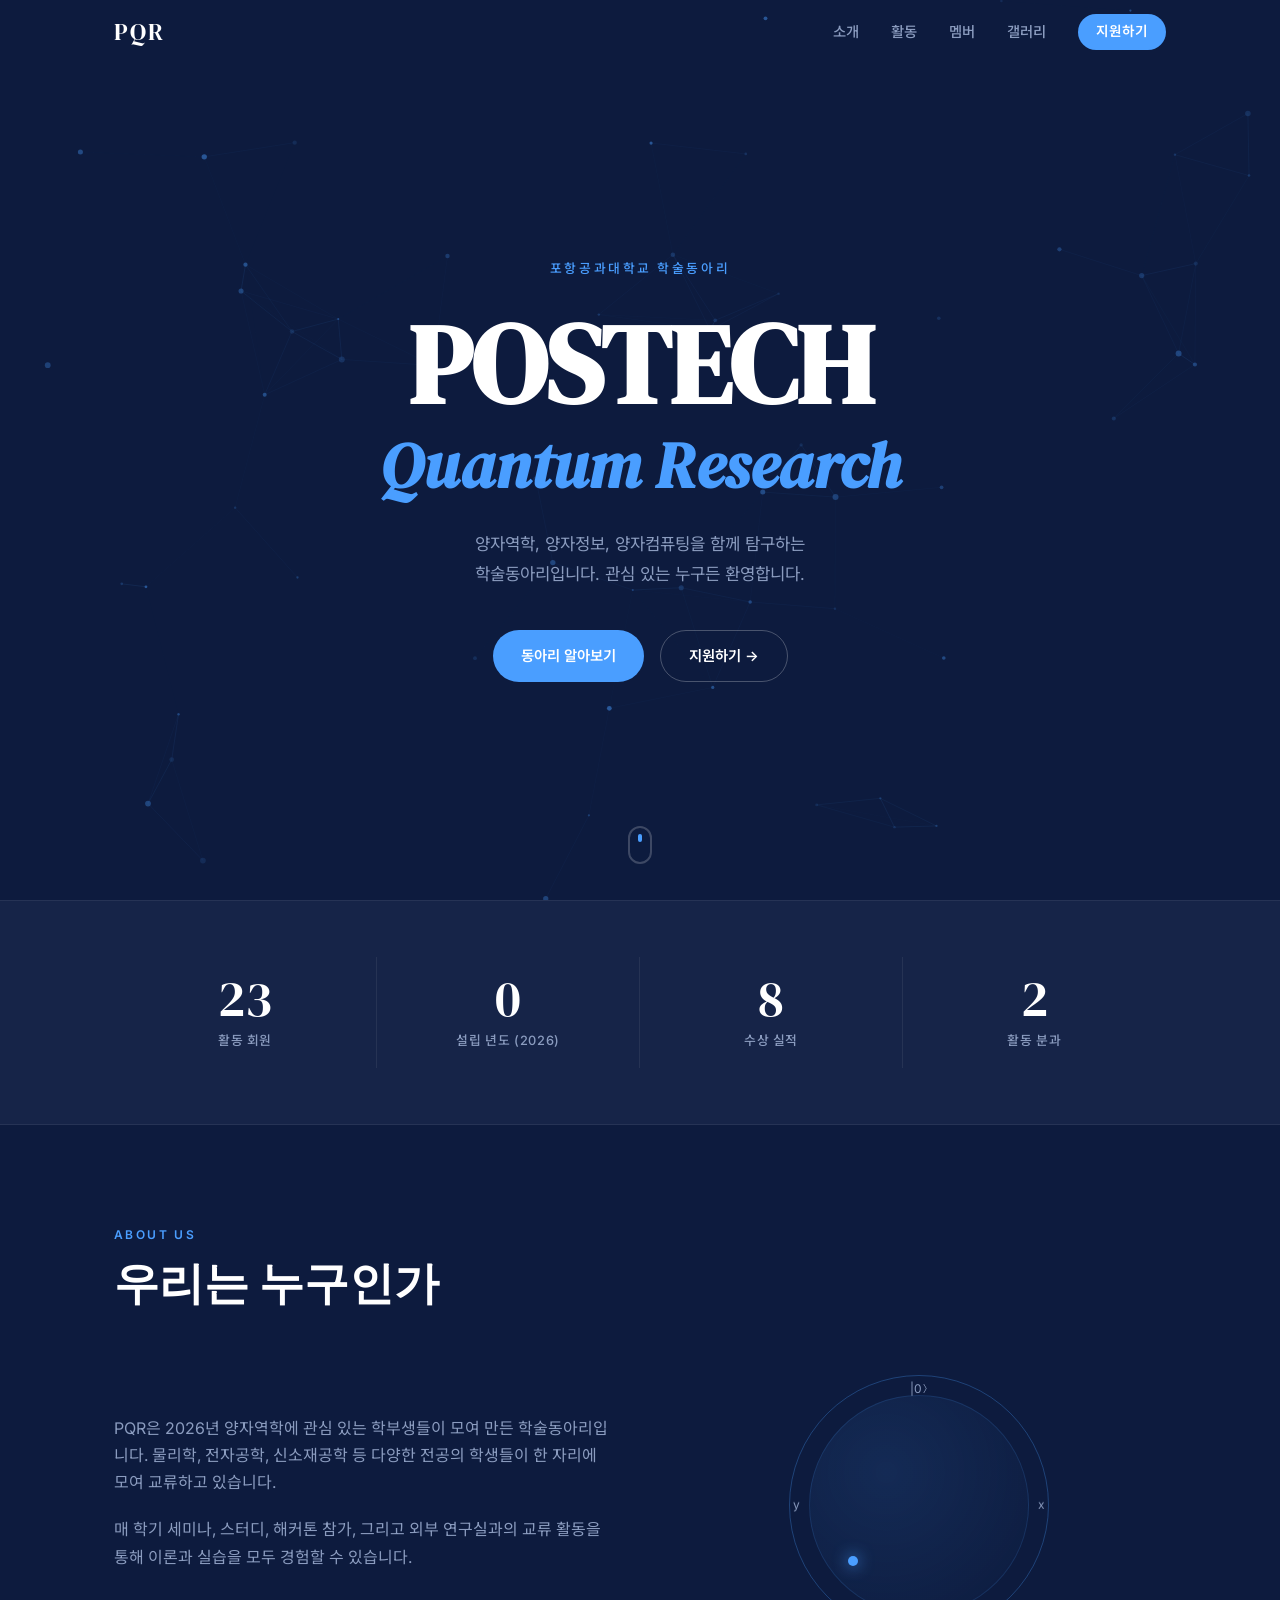
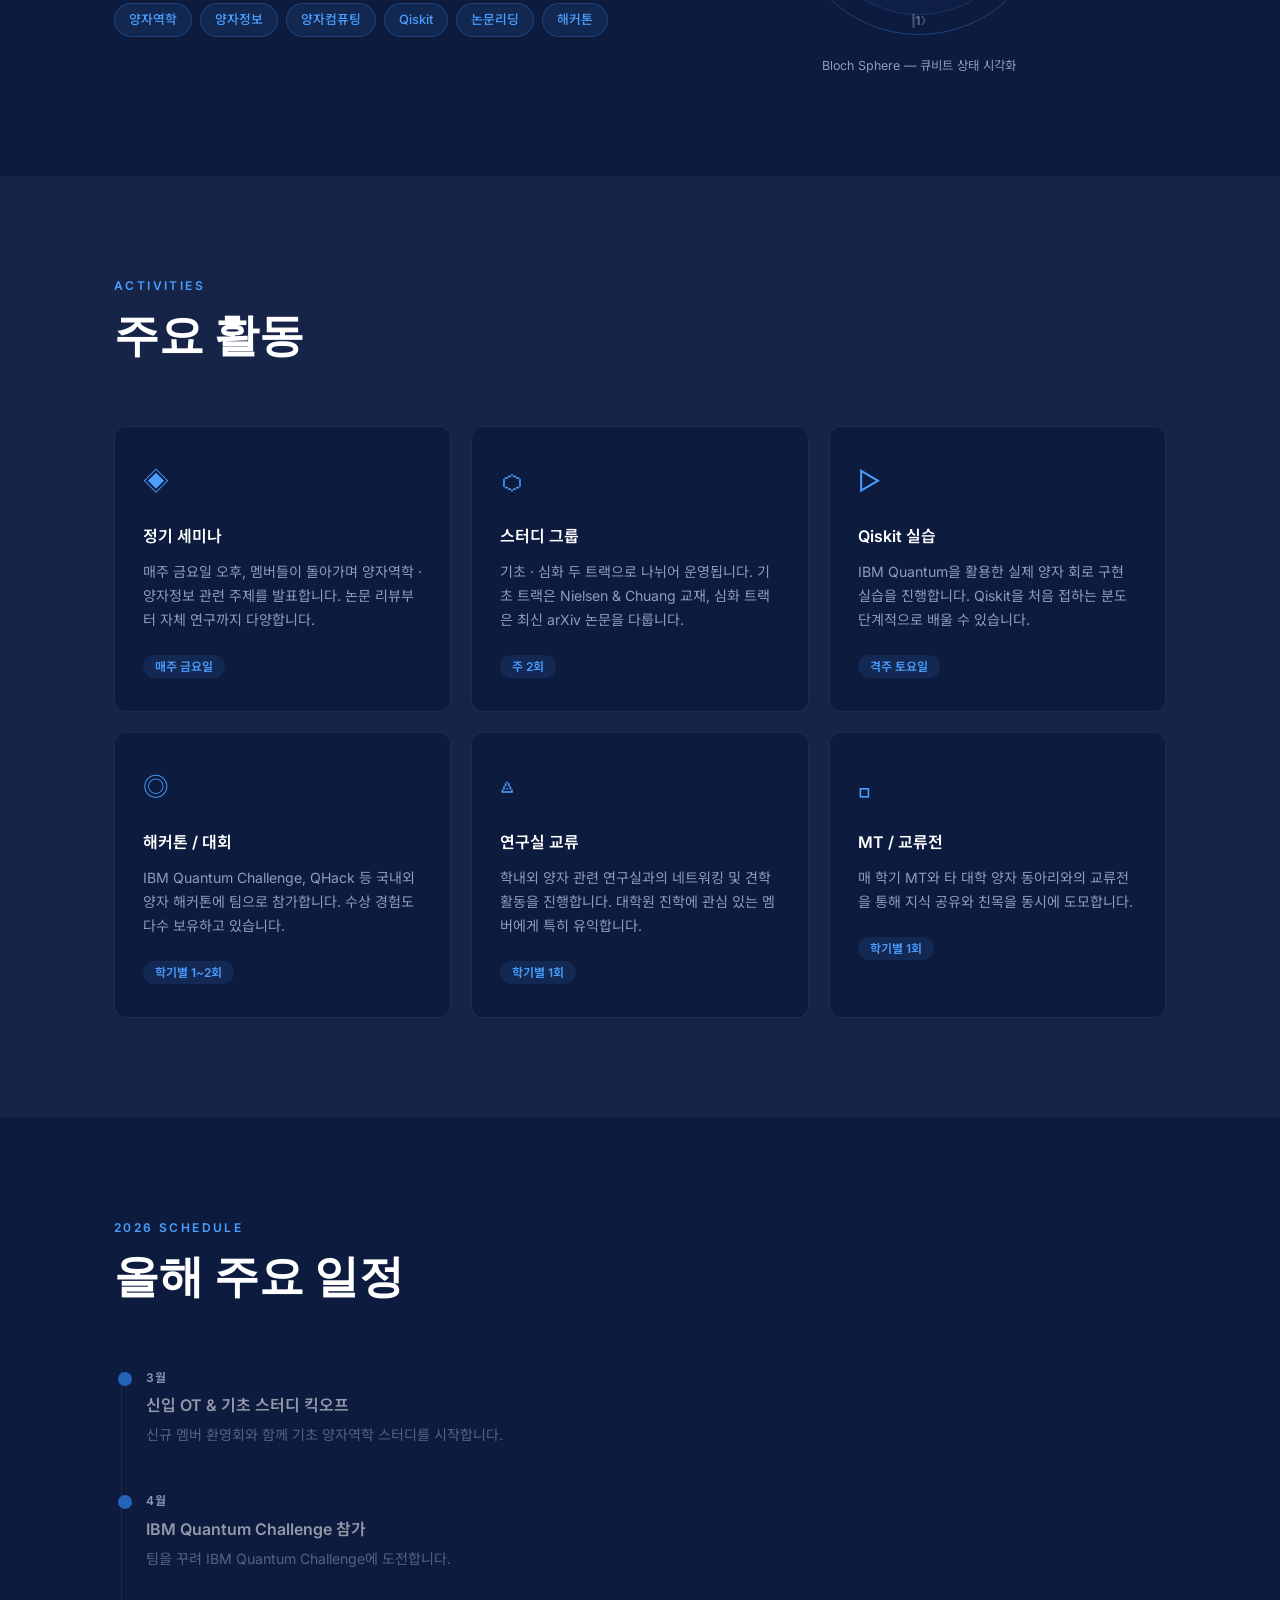
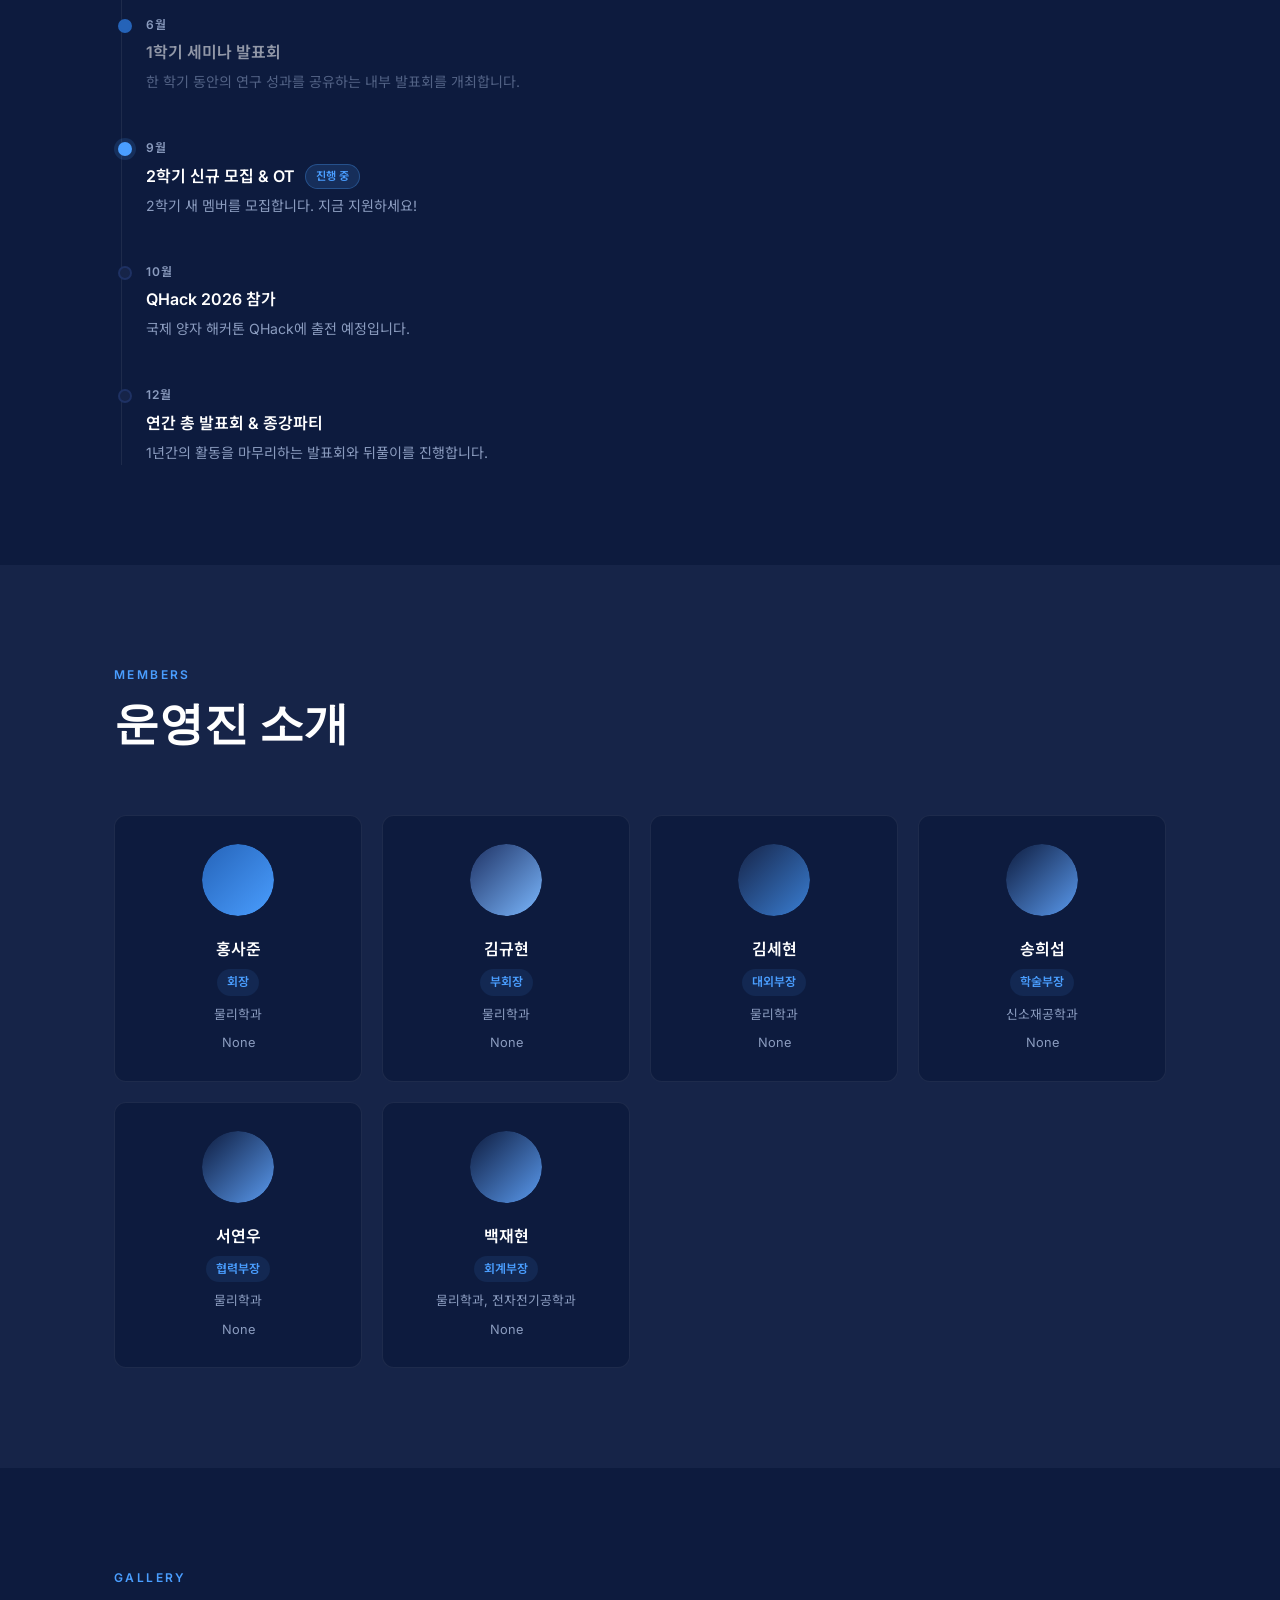
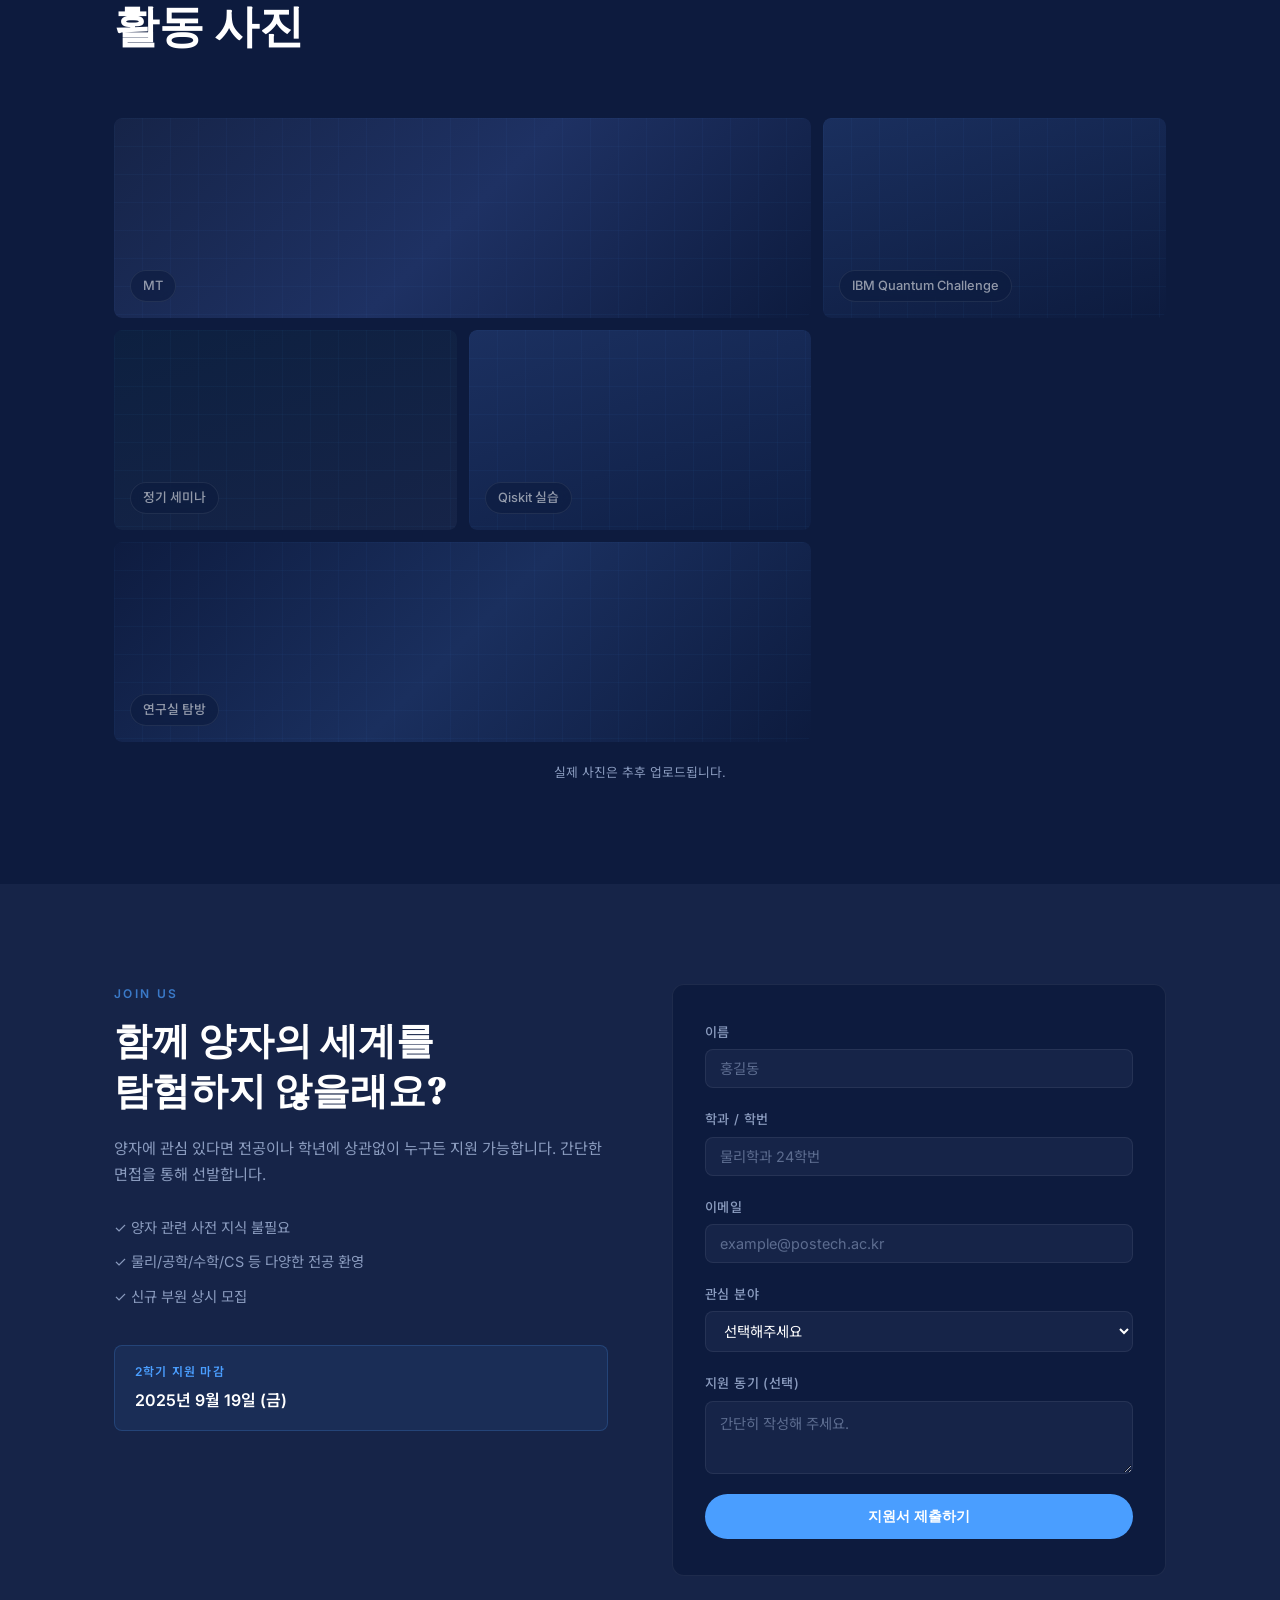
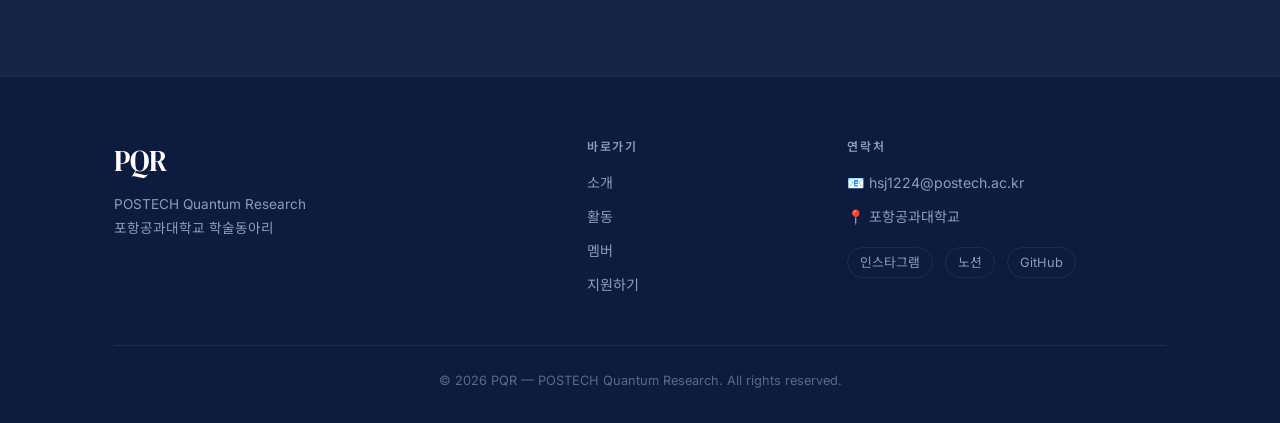
==== index.html @ 944be683 "first commit" ====
<!DOCTYPE html>
<html lang="ko">
<head>
  <meta charset="UTF-8" />
  <meta name="viewport" content="width=device-width, initial-scale=1.0" />
  <title>PQR — POSTECH Quantum Research</title>
  <link rel="preconnect" href="https://fonts.googleapis.com" />
  <link rel="preconnect" href="https://fonts.gstatic.com" crossorigin />
  <link href="https://fonts.googleapis.com/css2?family=Inter:wght@300;400;500;600;700&family=DM+Serif+Display:ital@0;1&family=Noto+Sans+KR:wght@300;400;500;700&display=swap" rel="stylesheet" />
  <link rel="stylesheet" href="style.css" />
</head>
<body>

  <!-- NAV -->
  <nav id="nav">
    <div class="nav-inner">
      <a class="nav-logo" href="#hero">PQR</a>
      <ul class="nav-links">
        <li><a href="#about">소개</a></li>
        <li><a href="#activities">활동</a></li>
        <li><a href="#members">멤버</a></li>
        <li><a href="#gallery">갤러리</a></li>
        <li><a href="#join"><span class="btn-join-nav">지원하기</span></a></li>
      </ul>
      <button class="hamburger" id="hamburger" aria-label="메뉴 열기">
        <span></span><span></span><span></span>
      </button>
    </div>
    <div class="mobile-menu" id="mobile-menu">
      <a href="#about" class="mobile-link">소개</a>
      <a href="#activities" class="mobile-link">활동</a>
      <a href="#members" class="mobile-link">멤버</a>
      <a href="#gallery" class="mobile-link">갤러리</a>
      <a href="#join" class="mobile-link highlight">지원하기</a>
    </div>
  </nav>

  <!-- HERO -->
  <section id="hero">
    <div class="hero-bg">
      <canvas id="quantum-canvas"></canvas>
    </div>
    <div class="hero-content">
      <p class="hero-eyebrow">포항공과대학교 학술동아리</p>
      <h1 class="hero-title">
        <span class="hero-title-line">POSTECH</span>
        <em class="hero-title-em">Quantum Research</em>
      </h1>
      <p class="hero-desc">
        양자역학, 양자정보, 양자컴퓨팅을 함께 탐구하는<br class="br-desktop" />
        학술동아리입니다. 관심 있는 누구든 환영합니다.
      </p>
      <div class="hero-cta">
        <a href="#about" class="btn btn-primary">동아리 알아보기</a>
        <a href="#join" class="btn btn-ghost">지원하기 →</a>
      </div>
    </div>
    <div class="hero-scroll-hint">
      <span></span>
    </div>
  </section>

  <!-- STATS -->
  <section id="stats">
    <div class="container">
      <div class="stats-grid">
        <div class="stat-item">
          <span class="stat-num" data-target="32">0</span>
          <span class="stat-label">활동 회원</span>
        </div>
        <div class="stat-item">
          <span class="stat-num" data-target="1">0</span>
          <span class="stat-label">설립 년도 (2026)</span>
        </div>
        <div class="stat-item">
          <span class="stat-num" data-target="12">0</span>
          <span class="stat-label">수상 실적</span>
        </div>
        <div class="stat-item">
          <span class="stat-num" data-target="4">0</span>
          <span class="stat-label">활동 분과</span>
        </div>
      </div>
    </div>
  </section>

  <!-- ABOUT -->
  <section id="about">
    <div class="container">
      <div class="section-header">
        <p class="section-eyebrow">About Us</p>
        <h2 class="section-title">우리는 누구인가</h2>
      </div>
      <div class="about-grid">
        <div class="about-text">
          <p>
            PQR은 2026년 양자역학에 관심 있는 학부생들이 모여 만든 학술동아리입니다.
            물리학, 전자공학, 신소재공학 등 다양한 전공의 학생들이 한 자리에 모여
            교류하고 있습니다.
          </p>
          <p>
            매 학기 세미나, 스터디, 해커톤 참가, 그리고 외부 연구실과의 교류 활동을
            통해 이론과 실습을 모두 경험할 수 있습니다.
          </p>
          <div class="about-tags">
            <span class="tag">양자역학</span>
            <span class="tag">양자정보</span>
            <span class="tag">양자컴퓨팅</span>
            <span class="tag">Qiskit</span>
            <span class="tag">논문리딩</span>
            <span class="tag">해커톤</span>
          </div>
        </div>
        <div class="about-visual">
          <div class="bloch-sphere-wrapper">
            <div class="bloch-sphere" id="bloch-sphere">
              <div class="sphere-ring ring-x"></div>
              <div class="sphere-ring ring-y"></div>
              <div class="sphere-ring ring-z"></div>
              <div class="sphere-core"></div>
              <div class="qubit-state" id="qubit-dot"></div>
              <div class="sphere-axis axis-z"><span>|0⟩</span></div>
              <div class="sphere-axis axis-z-neg"><span>|1⟩</span></div>
              <div class="sphere-label-x">x</div>
              <div class="sphere-label-y">y</div>
            </div>
            <p class="bloch-caption">Bloch Sphere — 큐비트 상태 시각화</p>
          </div>
        </div>
      </div>
    </div>
  </section>

  <!-- ACTIVITIES -->
  <section id="activities">
    <div class="container">
      <div class="section-header">
        <p class="section-eyebrow">Activities</p>
        <h2 class="section-title">주요 활동</h2>
      </div>
      <div class="activities-grid">
        <div class="activity-card">
          <div class="activity-icon">◈</div>
          <h3>정기 세미나</h3>
          <p>매주 금요일 오후, 멤버들이 돌아가며 양자역학 · 양자정보 관련 주제를 발표합니다. 논문 리뷰부터 자체 연구까지 다양합니다.</p>
          <span class="activity-freq">매주 금요일</span>
        </div>
        <div class="activity-card">
          <div class="activity-icon">⬡</div>
          <h3>스터디 그룹</h3>
          <p>기초 · 심화 두 트랙으로 나뉘어 운영됩니다. 기초 트랙은 Nielsen & Chuang 교재, 심화 트랙은 최신 arXiv 논문을 다룹니다.</p>
          <span class="activity-freq">주 2회</span>
        </div>
        <div class="activity-card">
          <div class="activity-icon">▷</div>
          <h3>Qiskit 실습</h3>
          <p>IBM Quantum을 활용한 실제 양자 회로 구현 실습을 진행합니다. Qiskit을 처음 접하는 분도 단계적으로 배울 수 있습니다.</p>
          <span class="activity-freq">격주 토요일</span>
        </div>
        <div class="activity-card">
          <div class="activity-icon">◎</div>
          <h3>해커톤 / 대회</h3>
          <p>IBM Quantum Challenge, QHack 등 국내외 양자 해커톤에 팀으로 참가합니다. 수상 경험도 다수 보유하고 있습니다.</p>
          <span class="activity-freq">학기별 1~2회</span>
        </div>
        <div class="activity-card">
          <div class="activity-icon">◬</div>
          <h3>연구실 교류</h3>
          <p>학내외 양자 관련 연구실과의 네트워킹 및 견학 활동을 진행합니다. 대학원 진학에 관심 있는 멤버에게 특히 유익합니다.</p>
          <span class="activity-freq">학기별 1회</span>
        </div>
        <div class="activity-card">
          <div class="activity-icon">◻</div>
          <h3>MT / 교류전</h3>
          <p>매 학기 MT와 타 대학 양자 동아리와의 교류전을 통해 지식 공유와 친목을 동시에 도모합니다.</p>
          <span class="activity-freq">학기별 1회</span>
        </div>
      </div>
    </div>
  </section>

  <!-- SCHEDULE / TIMELINE -->
  <section id="schedule">
    <div class="container">
      <div class="section-header">
        <p class="section-eyebrow">2026 Schedule</p>
        <h2 class="section-title">올해 주요 일정</h2>
      </div>
      <div class="timeline">
        <div class="tl-item past">
          <div class="tl-dot"></div>
          <div class="tl-content">
            <span class="tl-date">3월</span>
            <h4>신입 OT & 기초 스터디 킥오프</h4>
            <p>신규 멤버 환영회와 함께 기초 양자역학 스터디를 시작합니다.</p>
          </div>
        </div>
        <div class="tl-item past">
          <div class="tl-dot"></div>
          <div class="tl-content">
            <span class="tl-date">4월</span>
            <h4>IBM Quantum Challenge 참가</h4>
            <p>팀을 꾸려 IBM Quantum Challenge에 도전합니다.</p>
          </div>
        </div>
        <div class="tl-item past">
          <div class="tl-dot"></div>
          <div class="tl-content">
            <span class="tl-date">6월</span>
            <h4>1학기 세미나 발표회</h4>
            <p>한 학기 동안의 연구 성과를 공유하는 내부 발표회를 개최합니다.</p>
          </div>
        </div>
        <div class="tl-item upcoming">
          <div class="tl-dot"></div>
          <div class="tl-content">
            <span class="tl-date">9월</span>
            <h4>2학기 신규 모집 & OT <span class="tl-badge">진행 중</span></h4>
            <p>2학기 새 멤버를 모집합니다. 지금 지원하세요!</p>
          </div>
        </div>
        <div class="tl-item">
          <div class="tl-dot"></div>
          <div class="tl-content">
            <span class="tl-date">10월</span>
            <h4>QHack 2026 참가</h4>
            <p>국제 양자 해커톤 QHack에 출전 예정입니다.</p>
          </div>
        </div>
        <div class="tl-item">
          <div class="tl-dot"></div>
          <div class="tl-content">
            <span class="tl-date">12월</span>
            <h4>연간 총 발표회 & 종강파티</h4>
            <p>1년간의 활동을 마무리하는 발표회와 뒤풀이를 진행합니다.</p>
          </div>
        </div>
      </div>
    </div>
  </section>

  <!-- MEMBERS -->
  <section id="members">
    <div class="container">
      <div class="section-header">
        <p class="section-eyebrow">Members</p>
        <h2 class="section-title">운영진 소개</h2>
      </div>
      <div class="members-grid">
        <div class="member-card">
          <div class="member-avatar" data-initials="홍">
            <div class="avatar-circle av-1"></div>
          </div>
          <div class="member-info">
            <h4>홍사준</h4>
            <span class="member-role">회장</span>
            <p class="member-dept">물리학과</p>
            <p class="member-bio">None</p>
          </div>
        </div>
        <div class="member-card">
          <div class="member-avatar" data-initials="김">
            <div class="avatar-circle av-2"></div>
          </div>
          <div class="member-info">
            <h4>김규현</h4>
            <span class="member-role">부회장</span>
            <p class="member-dept">물리학과</p>
            <p class="member-bio">None</p>
          </div>
        </div>
        <div class="member-card">
          <div class="member-avatar" data-initials="김">
            <div class="avatar-circle av-3"></div>
          </div>
          <div class="member-info">
            <h4>김세현</h4>
            <span class="member-role">대외부장</span>
            <p class="member-dept">물리학과</p>
            <p class="member-bio">None</p>
          </div>
        </div>
        <div class="member-card">
          <div class="member-avatar" data-initials="송">
            <div class="avatar-circle av-4"></div>
          </div>
          <div class="member-info">
            <h4>송희섭</h4>
            <span class="member-role">학술부장</span>
            <p class="member-dept">신소재공학과</p>
            <p class="member-bio">None</p>
          </div>
        </div>
        <div class="member-card">
          <div class="member-avatar" data-initials="서">
            <div class="avatar-circle av-4"></div>
          </div>
          <div class="member-info">
            <h4>서연우</h4>
            <span class="member-role">협력부장</span>
            <p class="member-dept">물리학과</p>
            <p class="member-bio">None</p>
          </div>
        </div>
        <div class="member-card">
          <div class="member-avatar" data-initials="백">
            <div class="avatar-circle av-4"></div>
          </div>
          <div class="member-info">
            <h4>백재현</h4>
            <span class="member-role">회계부장</span>
            <p class="member-dept">물리학과, 전자전기공학과</p>
            <p class="member-bio">None</p>
          </div>
        </div>
      </div>
    </div>
  </section>

  <!-- GALLERY -->
  <section id="gallery">
    <div class="container">
      <div class="section-header">
        <p class="section-eyebrow">Gallery</p>
        <h2 class="section-title">활동 사진</h2>
      </div>
      <div class="gallery-grid">
        <div class="gallery-item gi-wide">
          <div class="gallery-placeholder gp-1">
            <span class="gp-label">MT</span>
          </div>
        </div>
        <div class="gallery-item">
          <div class="gallery-placeholder gp-2">
            <span class="gp-label">IBM Quantum Challenge</span>
          </div>
        </div>
        <div class="gallery-item">
          <div class="gallery-placeholder gp-3">
            <span class="gp-label">정기 세미나</span>
          </div>
        </div>
        <div class="gallery-item">
          <div class="gallery-placeholder gp-4">
            <span class="gp-label">Qiskit 실습</span>
          </div>
        </div>
        <div class="gallery-item gi-wide">
          <div class="gallery-placeholder gp-5">
            <span class="gp-label">연구실 탐방</span>
          </div>
        </div>
      </div>
      <p class="gallery-note">실제 사진은 추후 업로드됩니다.</p>
    </div>
  </section>

  <!-- JOIN -->
  <section id="join">
    <div class="container">
      <div class="join-box">
        <div class="join-left">
          <p class="section-eyebrow light">Join Us</p>
          <h2 class="join-title">함께 양자의 세계를<br />탐험하지 않을래요?</h2>
          <p class="join-desc">
            양자에 관심 있다면 전공이나 학년에 상관없이 누구든 지원 가능합니다.
            간단한 면접을 통해 선발합니다.
          </p>
          <ul class="join-checklist">
            <li>✓ 양자 관련 사전 지식 불필요</li>
            <li>✓ 물리/공학/수학/CS 등 다양한 전공 환영</li>
            <li>✓ 신규 부원 상시 모집</li>
          </ul>
          <div class="join-deadline">
            <span class="deadline-label">2학기 지원 마감</span>
            <span class="deadline-date">2025년 9월 19일 (금)</span>
          </div>
        </div>
        <div class="join-right">
          <form class="join-form" id="join-form" onsubmit="handleFormSubmit(event)">
            <div class="form-group">
              <label for="f-name">이름</label>
              <input type="text" id="f-name" placeholder="홍길동" required />
            </div>
            <div class="form-group">
              <label for="f-dept">학과 / 학번</label>
              <input type="text" id="f-dept" placeholder="물리학과 24학번" required />
            </div>
            <div class="form-group">
              <label for="f-email">이메일</label>
              <input type="email" id="f-email" placeholder="example@postech.ac.kr" required />
            </div>
            <div class="form-group">
              <label for="f-interest">관심 분야</label>
              <select id="f-interest">
                <option value="">선택해주세요</option>
                <option>양자역학 / 이론</option>
                <option>양자컴퓨팅 / Qiskit</option>
                <option>양자정보 / 암호</option>
                <option>양자오류정정</option>
                <option>아직 잘 모르겠어요</option>
              </select>
            </div>
            <div class="form-group">
              <label for="f-msg">지원 동기 (선택)</label>
              <textarea id="f-msg" rows="3" placeholder="간단히 작성해 주세요."></textarea>
            </div>
            <button type="submit" class="btn btn-primary btn-full">지원서 제출하기</button>
          </form>
          <div class="join-success" id="join-success" hidden>
            <div class="success-icon">✓</div>
            <h3>지원서가 접수되었습니다!</h3>
            <p>빠른 시일 내에 이메일로 연락드리겠습니다.<br />PQR에 관심 가져 주셔서 감사합니다 :)</p>
          </div>
        </div>
      </div>
    </div>
  </section>

  <!-- FOOTER -->
  <footer id="footer">
    <div class="container">
      <div class="footer-inner">
        <div class="footer-brand">
          <span class="footer-logo">PQR</span>
          <p>POSTECH Quantum Research<br />포항공과대학교 학술동아리</p>
        </div>
        <div class="footer-links">
          <h5>바로가기</h5>
          <a href="#about">소개</a>
          <a href="#activities">활동</a>
          <a href="#members">멤버</a>
          <a href="#join">지원하기</a>
        </div>
        <div class="footer-contact">
          <h5>연락처</h5>
          <p>📧 hsj1224@postech.ac.kr</p>
          <p>📍 포항공과대학교</p>
          <div class="footer-socials">
            <a href="#" class="social-link">인스타그램</a>
            <a href="#" class="social-link">노션</a>
            <a href="#" class="social-link">GitHub</a>
          </div>
        </div>
      </div>
      <div class="footer-bottom">
        <p>© 2026 PQR — POSTECH Quantum Research. All rights reserved.</p>
      </div>
    </div>
  </footer>

  <script src="main.js"></script>
</body>
</html>
---- style.css ----
/* ===== RESET & BASE ===== */
*, *::before, *::after {
  box-sizing: border-box;
  margin: 0;
  padding: 0;
}

:root {
  --navy: #0d1b3e;
  --navy-mid: #162448;
  --navy-light: #1e3163;
  --accent: #4a9eff;
  --accent-dim: #2563b8;
  --white: #ffffff;
  --off-white: #f4f6fb;
  --text-base: #e8edf5;
  --text-muted: #8b9cbf;
  --border: rgba(255,255,255,0.07);
  --radius: 12px;
  --radius-sm: 8px;
  --transition: 0.25s cubic-bezier(0.4, 0, 0.2, 1);
  --shadow: 0 4px 32px rgba(0,0,0,0.22);
  --font-sans: 'Inter', 'Noto Sans KR', sans-serif;
  --font-serif: 'DM Serif Display', serif;
}

html {
  scroll-behavior: smooth;
}

body {
  font-family: var(--font-sans);
  background: var(--navy);
  color: var(--text-base);
  line-height: 1.7;
  overflow-x: hidden;
}

::selection {
  background: var(--accent);
  color: var(--white);
}

/* ===== SCROLLBAR ===== */
::-webkit-scrollbar { width: 6px; }
::-webkit-scrollbar-track { background: var(--navy); }
::-webkit-scrollbar-thumb { background: var(--navy-light); border-radius: 3px; }

/* ===== CONTAINER ===== */
.container {
  max-width: 1100px;
  margin: 0 auto;
  padding: 0 24px;
}

/* ===== NAV ===== */
#nav {
  position: fixed;
  top: 0; left: 0; right: 0;
  z-index: 1000;
  transition: background var(--transition), box-shadow var(--transition);
  padding: 0;
}

#nav.scrolled {
  background: rgba(13, 27, 62, 0.95);
  backdrop-filter: blur(12px);
  -webkit-backdrop-filter: blur(12px);
  box-shadow: 0 1px 0 var(--border);
}

.nav-inner {
  max-width: 1100px;
  margin: 0 auto;
  padding: 0 24px;
  height: 64px;
  display: flex;
  align-items: center;
  justify-content: space-between;
}

.nav-logo {
  font-family: var(--font-serif);
  font-size: 1.5rem;
  color: var(--white);
  text-decoration: none;
  letter-spacing: 2px;
}

.nav-links {
  list-style: none;
  display: flex;
  align-items: center;
  gap: 2rem;
}

.nav-links a {
  color: var(--text-muted);
  text-decoration: none;
  font-size: 0.9rem;
  font-weight: 500;
  transition: color var(--transition);
}

.nav-links a:hover {
  color: var(--white);
}

.btn-join-nav {
  background: var(--accent);
  color: var(--white);
  padding: 6px 18px;
  border-radius: 50px;
  font-size: 0.85rem;
  font-weight: 600;
  transition: background var(--transition), transform var(--transition);
  display: inline-block;
}

.btn-join-nav:hover {
  background: #5aabff;
  transform: translateY(-1px);
}

.hamburger {
  display: none;
  background: none;
  border: none;
  cursor: pointer;
  flex-direction: column;
  gap: 5px;
  padding: 4px;
}

.hamburger span {
  display: block;
  width: 22px;
  height: 2px;
  background: var(--white);
  border-radius: 2px;
  transition: transform var(--transition), opacity var(--transition);
}

.hamburger.open span:nth-child(1) { transform: translateY(7px) rotate(45deg); }
.hamburger.open span:nth-child(2) { opacity: 0; }
.hamburger.open span:nth-child(3) { transform: translateY(-7px) rotate(-45deg); }

.mobile-menu {
  display: none;
  flex-direction: column;
  background: rgba(13, 27, 62, 0.97);
  backdrop-filter: blur(12px);
  border-top: 1px solid var(--border);
  padding: 16px 24px 24px;
  gap: 0;
}

.mobile-menu.open { display: flex; }

.mobile-link {
  color: var(--text-muted);
  text-decoration: none;
  font-size: 1rem;
  font-weight: 500;
  padding: 12px 0;
  border-bottom: 1px solid var(--border);
  transition: color var(--transition);
}

.mobile-link:hover, .mobile-link.highlight { color: var(--accent); }

/* ===== HERO ===== */
#hero {
  position: relative;
  min-height: 100vh;
  display: flex;
  align-items: center;
  justify-content: center;
  overflow: hidden;
}

.hero-bg {
  position: absolute;
  inset: 0;
  z-index: 0;
}

#quantum-canvas {
  width: 100%;
  height: 100%;
  display: block;
  opacity: 0.6;
}

.hero-content {
  position: relative;
  z-index: 1;
  text-align: center;
  padding: 120px 24px 80px;
  max-width: 800px;
}

.hero-eyebrow {
  font-size: 0.8rem;
  font-weight: 500;
  letter-spacing: 0.2em;
  color: var(--accent);
  text-transform: uppercase;
  margin-bottom: 24px;
  opacity: 0;
  animation: fadeUp 0.8s ease 0.2s forwards;
}

.hero-title {
  display: flex;
  flex-direction: column;
  align-items: center;
  line-height: 1.1;
  margin-bottom: 28px;
  opacity: 0;
  animation: fadeUp 0.8s ease 0.4s forwards;
}

.hero-title-line {
  font-family: var(--font-serif);
  font-size: clamp(3.5rem, 9vw, 7rem);
  color: var(--white);
  display: block;
  letter-spacing: -1px;
}

.hero-title-em {
  font-family: var(--font-serif);
  font-style: italic;
  font-size: clamp(2rem, 5vw, 4rem);
  color: var(--accent);
  display: block;
  margin-top: 4px;
}

.hero-desc {
  font-size: 1.05rem;
  color: var(--text-muted);
  line-height: 1.8;
  margin-bottom: 40px;
  opacity: 0;
  animation: fadeUp 0.8s ease 0.6s forwards;
}

.hero-cta {
  display: flex;
  gap: 16px;
  justify-content: center;
  flex-wrap: wrap;
  opacity: 0;
  animation: fadeUp 0.8s ease 0.8s forwards;
}

.hero-scroll-hint {
  position: absolute;
  bottom: 36px;
  left: 50%;
  transform: translateX(-50%);
  z-index: 1;
}

.hero-scroll-hint span {
  display: block;
  width: 24px;
  height: 38px;
  border: 2px solid rgba(255,255,255,0.2);
  border-radius: 12px;
  position: relative;
}

.hero-scroll-hint span::after {
  content: '';
  position: absolute;
  top: 6px;
  left: 50%;
  transform: translateX(-50%);
  width: 4px;
  height: 8px;
  background: var(--accent);
  border-radius: 2px;
  animation: scrollDot 1.5s ease-in-out infinite;
}

/* ===== BUTTONS ===== */
.btn {
  display: inline-flex;
  align-items: center;
  padding: 13px 28px;
  border-radius: 50px;
  font-size: 0.9rem;
  font-weight: 600;
  text-decoration: none;
  transition: all var(--transition);
  cursor: pointer;
  border: none;
}

.btn-primary {
  background: var(--accent);
  color: var(--white);
}

.btn-primary:hover {
  background: #5aabff;
  transform: translateY(-2px);
  box-shadow: 0 8px 24px rgba(74,158,255,0.35);
}

.btn-ghost {
  background: transparent;
  color: var(--white);
  border: 1.5px solid rgba(255,255,255,0.25);
}

.btn-ghost:hover {
  border-color: var(--accent);
  color: var(--accent);
  transform: translateY(-2px);
}

.btn-full { width: 100%; justify-content: center; }

/* ===== STATS ===== */
#stats {
  background: var(--navy-mid);
  border-top: 1px solid var(--border);
  border-bottom: 1px solid var(--border);
  padding: 56px 0;
}

.stats-grid {
  display: grid;
  grid-template-columns: repeat(4, 1fr);
  gap: 0;
}

.stat-item {
  display: flex;
  flex-direction: column;
  align-items: center;
  gap: 6px;
  padding: 16px;
  border-right: 1px solid var(--border);
}

.stat-item:last-child { border-right: none; }

.stat-num {
  font-family: var(--font-serif);
  font-size: 3.2rem;
  color: var(--white);
  line-height: 1;
}

.stat-label {
  font-size: 0.8rem;
  color: var(--text-muted);
  font-weight: 500;
  letter-spacing: 0.05em;
}

/* ===== SECTION COMMON ===== */
section:not(#hero):not(#stats) {
  padding: 100px 0;
}

.section-header {
  margin-bottom: 64px;
}

.section-eyebrow {
  font-size: 0.75rem;
  font-weight: 600;
  letter-spacing: 0.2em;
  color: var(--accent);
  text-transform: uppercase;
  margin-bottom: 12px;
}

.section-eyebrow.light { color: rgba(74,158,255,0.7); }

.section-title {
  font-family: var(--font-serif);
  font-size: clamp(2rem, 4vw, 2.8rem);
  color: var(--white);
  line-height: 1.2;
}

/* ===== ABOUT ===== */
#about {
  background: var(--navy);
}

.about-grid {
  display: grid;
  grid-template-columns: 1fr 1fr;
  gap: 64px;
  align-items: center;
}

.about-text p {
  color: var(--text-muted);
  margin-bottom: 20px;
  font-size: 1rem;
}

.about-tags {
  display: flex;
  flex-wrap: wrap;
  gap: 8px;
  margin-top: 32px;
}

.tag {
  background: rgba(74,158,255,0.1);
  border: 1px solid rgba(74,158,255,0.2);
  color: var(--accent);
  padding: 5px 14px;
  border-radius: 50px;
  font-size: 0.8rem;
  font-weight: 500;
}

/* Bloch Sphere CSS */
.bloch-sphere-wrapper {
  display: flex;
  flex-direction: column;
  align-items: center;
  gap: 20px;
}

.bloch-sphere {
  width: 260px;
  height: 260px;
  position: relative;
  transform-style: preserve-3d;
}

.sphere-ring {
  position: absolute;
  inset: 0;
  border-radius: 50%;
  border: 1.5px solid rgba(74,158,255,0.3);
}

.ring-x { transform: rotateY(90deg); }
.ring-y { transform: rotateX(90deg); }
.ring-z { transform: rotateZ(0deg); }

.sphere-core {
  position: absolute;
  inset: 20px;
  border-radius: 50%;
  background: radial-gradient(circle at 35% 35%, rgba(74,158,255,0.12), rgba(13,27,62,0.6));
  border: 1px solid rgba(74,158,255,0.15);
}

.qubit-state {
  position: absolute;
  width: 10px;
  height: 10px;
  background: var(--accent);
  border-radius: 50%;
  box-shadow: 0 0 16px var(--accent);
  top: 50%;
  left: 50%;
  transform: translate(-50%, -50%);
}

.sphere-axis {
  position: absolute;
  font-size: 0.75rem;
  color: var(--text-muted);
  left: 50%;
  transform: translateX(-50%);
}

.axis-z { top: 4px; }
.axis-z-neg { bottom: 4px; }

.sphere-label-x, .sphere-label-y {
  position: absolute;
  font-size: 0.75rem;
  color: var(--text-muted);
  top: 50%;
  transform: translateY(-50%);
}

.sphere-label-x { right: 4px; }
.sphere-label-y { left: 4px; }

.bloch-caption {
  font-size: 0.78rem;
  color: var(--text-muted);
  text-align: center;
}

/* ===== ACTIVITIES ===== */
#activities {
  background: var(--navy-mid);
}

.activities-grid {
  display: grid;
  grid-template-columns: repeat(3, 1fr);
  gap: 20px;
}

.activity-card {
  background: var(--navy);
  border: 1px solid var(--border);
  border-radius: var(--radius);
  padding: 32px 28px;
  transition: border-color var(--transition), transform var(--transition);
  position: relative;
  overflow: hidden;
}

.activity-card::before {
  content: '';
  position: absolute;
  inset: 0;
  background: linear-gradient(135deg, rgba(74,158,255,0.04), transparent);
  opacity: 0;
  transition: opacity var(--transition);
}

.activity-card:hover {
  border-color: rgba(74,158,255,0.3);
  transform: translateY(-4px);
}

.activity-card:hover::before { opacity: 1; }

.activity-icon {
  font-size: 1.6rem;
  color: var(--accent);
  margin-bottom: 20px;
  display: block;
}

.activity-card h3 {
  font-size: 1rem;
  font-weight: 600;
  color: var(--white);
  margin-bottom: 10px;
}

.activity-card p {
  font-size: 0.88rem;
  color: var(--text-muted);
  line-height: 1.7;
  margin-bottom: 20px;
}

.activity-freq {
  font-size: 0.75rem;
  color: var(--accent);
  font-weight: 600;
  background: rgba(74,158,255,0.1);
  padding: 4px 12px;
  border-radius: 50px;
}

/* ===== SCHEDULE / TIMELINE ===== */
#schedule {
  background: var(--navy);
}

.timeline {
  position: relative;
  padding-left: 32px;
}

.timeline::before {
  content: '';
  position: absolute;
  left: 7px;
  top: 0;
  bottom: 0;
  width: 1px;
  background: var(--border);
}

.tl-item {
  position: relative;
  padding-bottom: 44px;
}

.tl-item:last-child { padding-bottom: 0; }

.tl-dot {
  position: absolute;
  left: -28px;
  top: 4px;
  width: 14px;
  height: 14px;
  border-radius: 50%;
  border: 2px solid var(--navy-light);
  background: var(--navy-mid);
  transition: background var(--transition);
}

.tl-item.past .tl-dot {
  background: var(--accent-dim);
  border-color: var(--accent-dim);
}

.tl-item.upcoming .tl-dot {
  background: var(--accent);
  border-color: var(--accent);
  box-shadow: 0 0 0 4px rgba(74,158,255,0.15);
}

.tl-date {
  font-size: 0.75rem;
  font-weight: 600;
  color: var(--text-muted);
  letter-spacing: 0.1em;
  text-transform: uppercase;
}

.tl-content {
  display: flex;
  flex-direction: column;
  gap: 4px;
}

.tl-content h4 {
  font-size: 1rem;
  font-weight: 600;
  color: var(--white);
  display: flex;
  align-items: center;
  gap: 10px;
  flex-wrap: wrap;
}

.tl-content p {
  font-size: 0.88rem;
  color: var(--text-muted);
}

.tl-item.past .tl-content h4, .tl-item.past .tl-content p {
  opacity: 0.55;
}

.tl-badge {
  background: rgba(74,158,255,0.15);
  color: var(--accent);
  font-size: 0.7rem;
  font-weight: 600;
  padding: 2px 10px;
  border-radius: 50px;
  border: 1px solid rgba(74,158,255,0.3);
}

/* ===== MEMBERS ===== */
#members {
  background: var(--navy-mid);
}

.members-grid {
  display: grid;
  grid-template-columns: repeat(4, 1fr);
  gap: 20px;
}

.member-card {
  background: var(--navy);
  border: 1px solid var(--border);
  border-radius: var(--radius);
  padding: 28px 20px;
  text-align: center;
  transition: border-color var(--transition), transform var(--transition);
}

.member-card:hover {
  border-color: rgba(74,158,255,0.25);
  transform: translateY(-4px);
}

.member-avatar {
  width: 72px;
  height: 72px;
  border-radius: 50%;
  margin: 0 auto 20px;
  overflow: hidden;
}

.avatar-circle {
  width: 100%;
  height: 100%;
  border-radius: 50%;
}

.av-1 { background: linear-gradient(135deg, #2563b8, #4a9eff); }
.av-2 { background: linear-gradient(135deg, #1e3163, #7bb8ff); }
.av-3 { background: linear-gradient(135deg, #162448, #3a7fd4); }
.av-4 { background: linear-gradient(135deg, #0d1b3e, #5a9aee); }

.member-info h4 {
  font-size: 1rem;
  font-weight: 600;
  color: var(--white);
  margin-bottom: 4px;
}

.member-role {
  font-size: 0.75rem;
  font-weight: 600;
  color: var(--accent);
  background: rgba(74,158,255,0.1);
  padding: 3px 10px;
  border-radius: 50px;
  display: inline-block;
  margin-bottom: 8px;
}

.member-dept {
  font-size: 0.8rem;
  color: var(--text-muted);
  margin-bottom: 8px;
}

.member-bio {
  font-size: 0.8rem;
  color: var(--text-muted);
  line-height: 1.5;
}

/* ===== GALLERY ===== */
#gallery {
  background: var(--navy);
}

.gallery-grid {
  display: grid;
  grid-template-columns: repeat(3, 1fr);
  grid-auto-rows: 200px;
  gap: 12px;
}

.gallery-item { overflow: hidden; border-radius: var(--radius-sm); }

.gi-wide { grid-column: span 2; }

.gallery-placeholder {
  width: 100%;
  height: 100%;
  display: flex;
  align-items: flex-end;
  padding: 16px;
  border-radius: var(--radius-sm);
  position: relative;
  overflow: hidden;
  cursor: pointer;
  transition: transform var(--transition);
}

.gallery-placeholder:hover { transform: scale(1.02); }

.gp-1 { background: linear-gradient(135deg, #162448 0%, #1e3163 50%, #0d1b3e 100%); }
.gp-2 { background: linear-gradient(160deg, #1a2f5e 0%, #0d1b3e 100%); }
.gp-3 { background: linear-gradient(160deg, #0d2040 0%, #162448 100%); }
.gp-4 { background: linear-gradient(160deg, #1b3060 0%, #0f1f45 100%); }
.gp-5 { background: linear-gradient(135deg, #0e1c40 0%, #1a2f5e 50%, #0d1b3e 100%); }

/* subtle grid pattern overlay */
.gallery-placeholder::before {
  content: '';
  position: absolute;
  inset: 0;
  background-image:
    linear-gradient(rgba(74,158,255,0.04) 1px, transparent 1px),
    linear-gradient(90deg, rgba(74,158,255,0.04) 1px, transparent 1px);
  background-size: 28px 28px;
}

.gp-label {
  position: relative;
  z-index: 1;
  font-size: 0.8rem;
  font-weight: 500;
  color: rgba(255,255,255,0.55);
  background: rgba(13,27,62,0.6);
  backdrop-filter: blur(6px);
  padding: 4px 12px;
  border-radius: 50px;
  border: 1px solid rgba(255,255,255,0.08);
}

.gallery-note {
  text-align: center;
  font-size: 0.8rem;
  color: var(--text-muted);
  margin-top: 20px;
}

/* ===== JOIN ===== */
#join {
  background: var(--navy-mid);
}

.join-box {
  display: grid;
  grid-template-columns: 1fr 1fr;
  gap: 64px;
  align-items: flex-start;
}

.join-title {
  font-family: var(--font-serif);
  font-size: clamp(1.8rem, 3vw, 2.4rem);
  color: var(--white);
  line-height: 1.3;
  margin-bottom: 20px;
}

.join-desc {
  color: var(--text-muted);
  font-size: 0.95rem;
  margin-bottom: 28px;
}

.join-checklist {
  list-style: none;
  display: flex;
  flex-direction: column;
  gap: 10px;
  margin-bottom: 36px;
}

.join-checklist li {
  font-size: 0.9rem;
  color: var(--text-muted);
  display: flex;
  align-items: center;
  gap: 10px;
}

.join-checklist li::first-letter, .join-checklist li > *:first-child {
  color: var(--accent);
}

.join-deadline {
  background: rgba(74,158,255,0.08);
  border: 1px solid rgba(74,158,255,0.2);
  border-radius: var(--radius-sm);
  padding: 16px 20px;
  display: flex;
  flex-direction: column;
  gap: 4px;
}

.deadline-label {
  font-size: 0.75rem;
  font-weight: 600;
  color: var(--accent);
  text-transform: uppercase;
  letter-spacing: 0.1em;
}

.deadline-date {
  font-size: 1rem;
  font-weight: 600;
  color: var(--white);
}

/* FORM */
.join-right {
  background: var(--navy);
  border: 1px solid var(--border);
  border-radius: var(--radius);
  padding: 36px 32px;
}

.join-form {
  display: flex;
  flex-direction: column;
  gap: 20px;
}

.form-group {
  display: flex;
  flex-direction: column;
  gap: 6px;
}

.form-group label {
  font-size: 0.82rem;
  font-weight: 500;
  color: var(--text-muted);
  letter-spacing: 0.03em;
}

.form-group input,
.form-group select,
.form-group textarea {
  background: var(--navy-mid);
  border: 1px solid var(--border);
  border-radius: var(--radius-sm);
  color: var(--white);
  font-family: var(--font-sans);
  font-size: 0.9rem;
  padding: 10px 14px;
  outline: none;
  transition: border-color var(--transition);
  width: 100%;
}

.form-group input::placeholder,
.form-group textarea::placeholder {
  color: var(--text-muted);
  opacity: 0.6;
}

.form-group select option {
  background: var(--navy-mid);
}

.form-group input:focus,
.form-group select:focus,
.form-group textarea:focus {
  border-color: var(--accent);
}

.form-group textarea { resize: vertical; }

/* SUCCESS */
.join-success {
  text-align: center;
  padding: 40px 20px;
}

.success-icon {
  width: 56px;
  height: 56px;
  border-radius: 50%;
  background: rgba(74,158,255,0.15);
  border: 2px solid var(--accent);
  color: var(--accent);
  font-size: 1.5rem;
  display: flex;
  align-items: center;
  justify-content: center;
  margin: 0 auto 20px;
}

.join-success h3 {
  font-size: 1.1rem;
  font-weight: 600;
  color: var(--white);
  margin-bottom: 12px;
}

.join-success p {
  font-size: 0.88rem;
  color: var(--text-muted);
  line-height: 1.8;
}

/* ===== FOOTER ===== */
#footer {
  background: var(--navy);
  border-top: 1px solid var(--border);
  padding: 60px 0 32px;
}

.footer-inner {
  display: grid;
  grid-template-columns: 2fr 1fr 1.5fr;
  gap: 48px;
  margin-bottom: 48px;
}

.footer-logo {
  font-family: var(--font-serif);
  font-size: 1.8rem;
  color: var(--white);
  display: block;
  margin-bottom: 8px;
}

.footer-brand p {
  font-size: 0.85rem;
  color: var(--text-muted);
  line-height: 1.7;
}

.footer-links, .footer-contact {
  display: flex;
  flex-direction: column;
  gap: 10px;
}

.footer-links h5, .footer-contact h5 {
  font-size: 0.75rem;
  font-weight: 600;
  color: var(--text-muted);
  letter-spacing: 0.15em;
  text-transform: uppercase;
  margin-bottom: 4px;
}

.footer-links a {
  color: var(--text-muted);
  text-decoration: none;
  font-size: 0.88rem;
  transition: color var(--transition);
}

.footer-links a:hover { color: var(--white); }

.footer-contact p {
  font-size: 0.88rem;
  color: var(--text-muted);
}

.footer-socials {
  display: flex;
  gap: 12px;
  margin-top: 8px;
}

.social-link {
  font-size: 0.8rem;
  color: var(--text-muted);
  text-decoration: none;
  border: 1px solid var(--border);
  padding: 4px 12px;
  border-radius: 50px;
  transition: all var(--transition);
}

.social-link:hover {
  color: var(--accent);
  border-color: rgba(74,158,255,0.3);
}

.footer-bottom {
  border-top: 1px solid var(--border);
  padding-top: 24px;
  text-align: center;
}

.footer-bottom p {
  font-size: 0.8rem;
  color: var(--text-muted);
  opacity: 0.6;
}

/* ===== ANIMATIONS ===== */
@keyframes fadeUp {
  from { opacity: 0; transform: translateY(24px); }
  to   { opacity: 1; transform: translateY(0); }
}

@keyframes scrollDot {
  0%, 100% { top: 6px; opacity: 1; }
  50% { top: 16px; opacity: 0.3; }
}

.reveal {
  opacity: 0;
  transform: translateY(30px);
  transition: opacity 0.6s ease, transform 0.6s ease;
}

.reveal.visible {
  opacity: 1;
  transform: translateY(0);
}

/* ===== RESPONSIVE ===== */
@media (max-width: 900px) {
  .nav-links { display: none; }
  .hamburger { display: flex; }

  .about-grid { grid-template-columns: 1fr; }
  .about-visual { display: flex; justify-content: center; }

  .activities-grid { grid-template-columns: 1fr 1fr; }

  .members-grid { grid-template-columns: repeat(2, 1fr); }

  .stats-grid { grid-template-columns: repeat(2, 1fr); }
  .stat-item:nth-child(2) { border-right: none; }
  .stat-item:nth-child(1), .stat-item:nth-child(2) {
    border-bottom: 1px solid var(--border);
  }

  .join-box { grid-template-columns: 1fr; }

  .footer-inner { grid-template-columns: 1fr 1fr; }
}

@media (max-width: 600px) {
  .activities-grid { grid-template-columns: 1fr; }
  .members-grid { grid-template-columns: 1fr 1fr; }
  .gallery-grid {
    grid-template-columns: 1fr;
    grid-auto-rows: 180px;
  }
  .gi-wide { grid-column: span 1; }
  .footer-inner { grid-template-columns: 1fr; gap: 32px; }
  .join-right { padding: 24px 20px; }
  .br-desktop { display: none; }
}
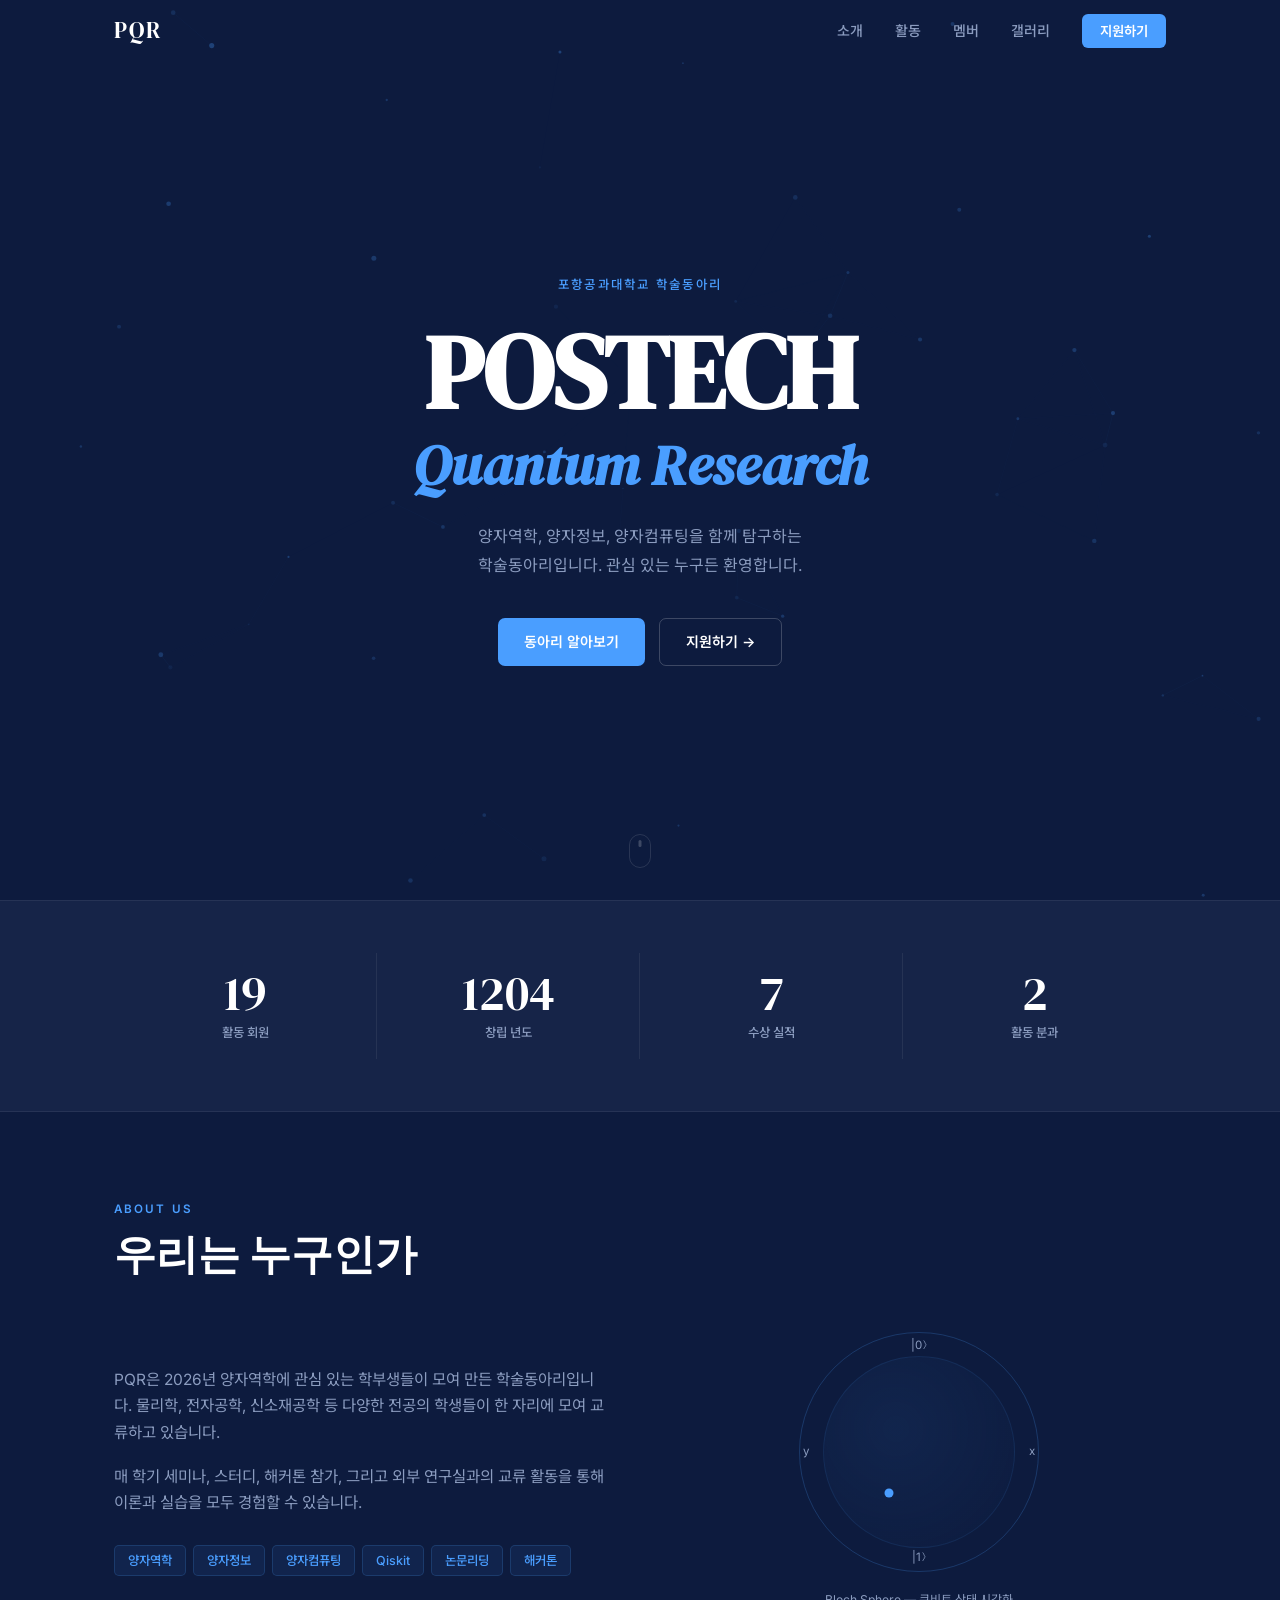
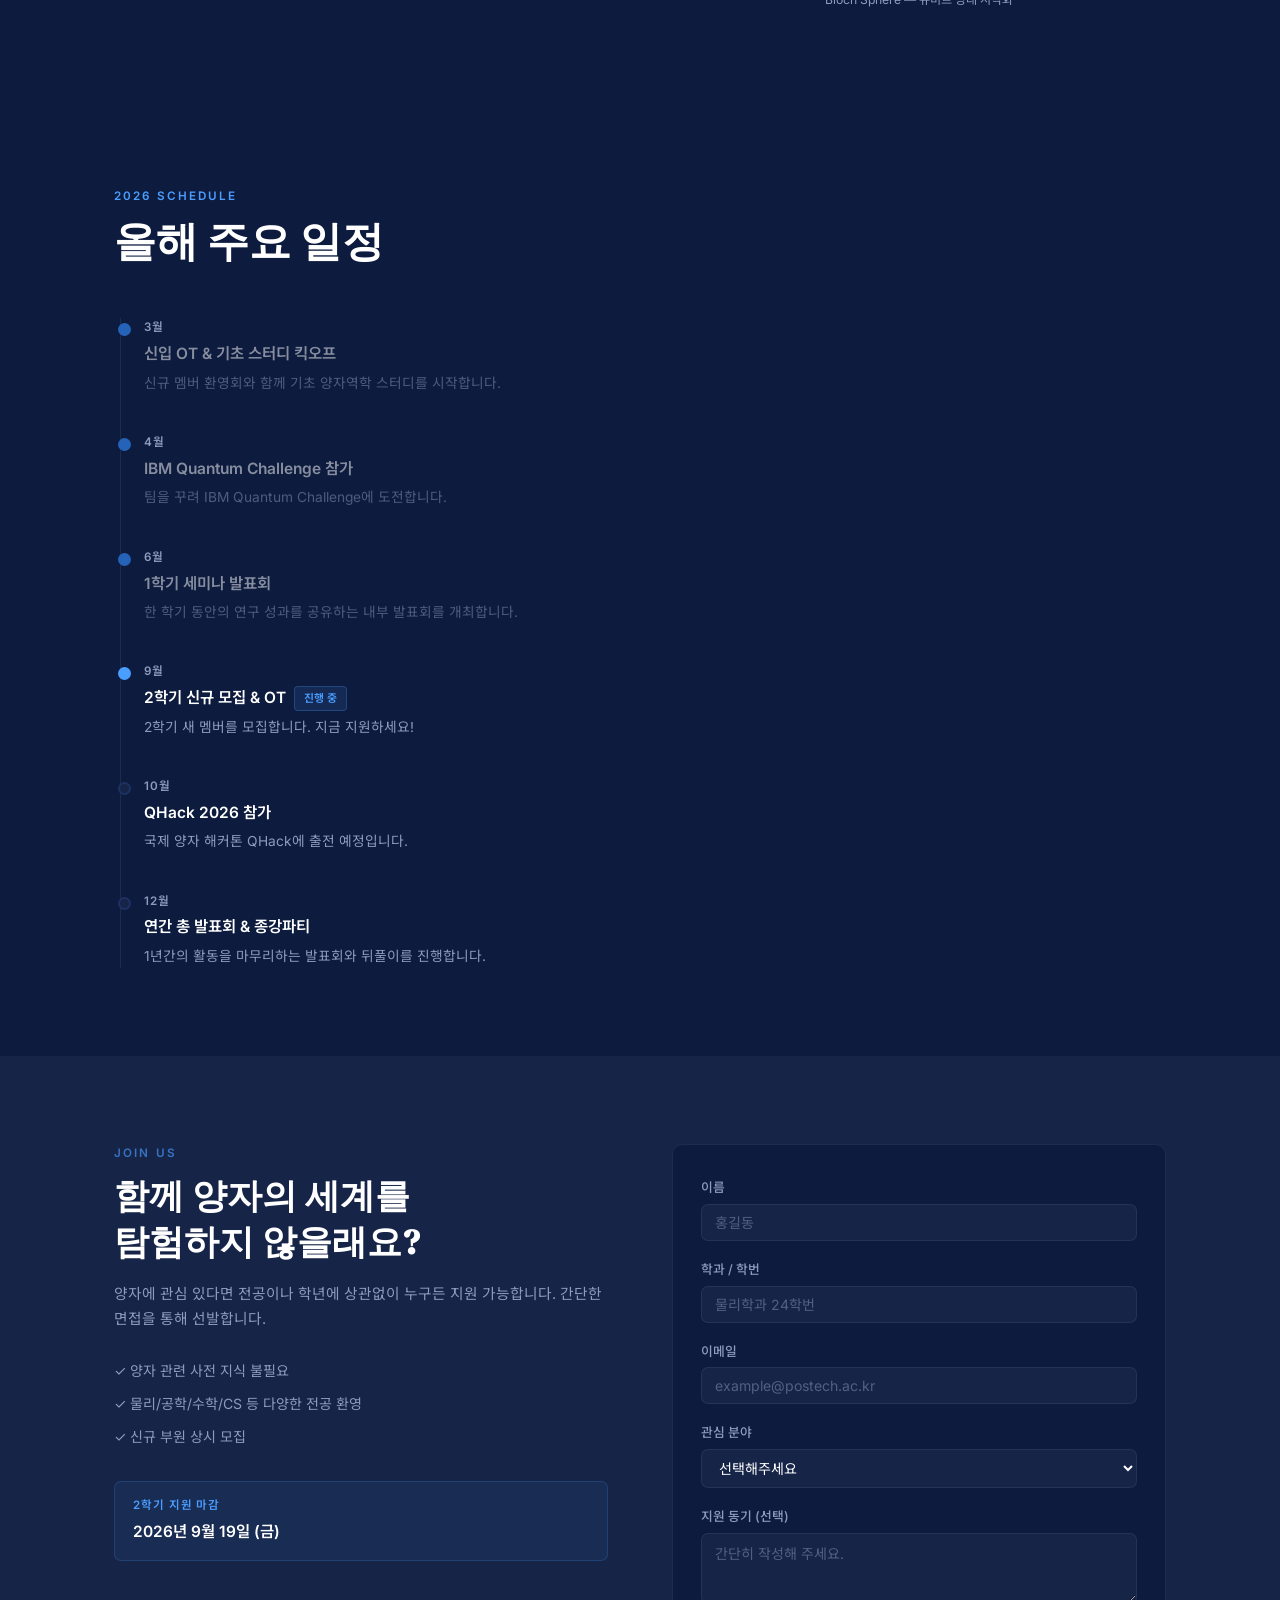
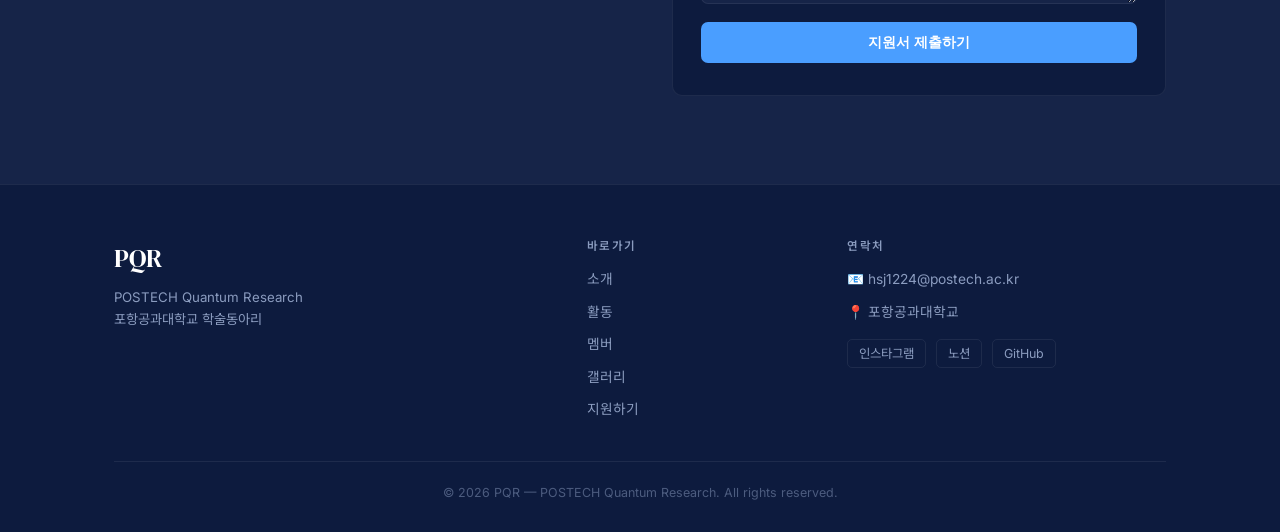
==== commit 21512af2: "창 분리" ====
--- a/index.html
+++ b/index.html
@@ -14,12 +14,12 @@
   <!-- NAV -->
   <nav id="nav">
     <div class="nav-inner">
-      <a class="nav-logo" href="#hero">PQR</a>
+      <a class="nav-logo" href="index.html">PQR</a>
       <ul class="nav-links">
         <li><a href="#about">소개</a></li>
-        <li><a href="#activities">활동</a></li>
-        <li><a href="#members">멤버</a></li>
-        <li><a href="#gallery">갤러리</a></li>
+        <li><a href="activities.html">활동</a></li>
+        <li><a href="members.html">멤버</a></li>
+        <li><a href="gallery.html">갤러리</a></li>
         <li><a href="#join"><span class="btn-join-nav">지원하기</span></a></li>
       </ul>
       <button class="hamburger" id="hamburger" aria-label="메뉴 열기">
@@ -28,9 +28,9 @@
     </div>
     <div class="mobile-menu" id="mobile-menu">
       <a href="#about" class="mobile-link">소개</a>
-      <a href="#activities" class="mobile-link">활동</a>
-      <a href="#members" class="mobile-link">멤버</a>
-      <a href="#gallery" class="mobile-link">갤러리</a>
+      <a href="activities.html" class="mobile-link">활동</a>
+      <a href="members.html" class="mobile-link">멤버</a>
+      <a href="gallery.html" class="mobile-link">갤러리</a>
       <a href="#join" class="mobile-link highlight">지원하기</a>
     </div>
   </nav>
@@ -69,8 +69,8 @@
           <span class="stat-label">활동 회원</span>
         </div>
         <div class="stat-item">
-          <span class="stat-num" data-target="1">0</span>
-          <span class="stat-label">설립 년도 (2026)</span>
+          <span class="stat-num" data-target="2026">0</span>
+          <span class="stat-label">창립 년도</span>
         </div>
         <div class="stat-item">
           <span class="stat-num" data-target="12">0</span>
@@ -131,55 +131,7 @@
     </div>
   </section>
 
-  <!-- ACTIVITIES -->
-  <section id="activities">
-    <div class="container">
-      <div class="section-header">
-        <p class="section-eyebrow">Activities</p>
-        <h2 class="section-title">주요 활동</h2>
-      </div>
-      <div class="activities-grid">
-        <div class="activity-card">
-          <div class="activity-icon">◈</div>
-          <h3>정기 세미나</h3>
-          <p>매주 금요일 오후, 멤버들이 돌아가며 양자역학 · 양자정보 관련 주제를 발표합니다. 논문 리뷰부터 자체 연구까지 다양합니다.</p>
-          <span class="activity-freq">매주 금요일</span>
-        </div>
-        <div class="activity-card">
-          <div class="activity-icon">⬡</div>
-          <h3>스터디 그룹</h3>
-          <p>기초 · 심화 두 트랙으로 나뉘어 운영됩니다. 기초 트랙은 Nielsen & Chuang 교재, 심화 트랙은 최신 arXiv 논문을 다룹니다.</p>
-          <span class="activity-freq">주 2회</span>
-        </div>
-        <div class="activity-card">
-          <div class="activity-icon">▷</div>
-          <h3>Qiskit 실습</h3>
-          <p>IBM Quantum을 활용한 실제 양자 회로 구현 실습을 진행합니다. Qiskit을 처음 접하는 분도 단계적으로 배울 수 있습니다.</p>
-          <span class="activity-freq">격주 토요일</span>
-        </div>
-        <div class="activity-card">
-          <div class="activity-icon">◎</div>
-          <h3>해커톤 / 대회</h3>
-          <p>IBM Quantum Challenge, QHack 등 국내외 양자 해커톤에 팀으로 참가합니다. 수상 경험도 다수 보유하고 있습니다.</p>
-          <span class="activity-freq">학기별 1~2회</span>
-        </div>
-        <div class="activity-card">
-          <div class="activity-icon">◬</div>
-          <h3>연구실 교류</h3>
-          <p>학내외 양자 관련 연구실과의 네트워킹 및 견학 활동을 진행합니다. 대학원 진학에 관심 있는 멤버에게 특히 유익합니다.</p>
-          <span class="activity-freq">학기별 1회</span>
-        </div>
-        <div class="activity-card">
-          <div class="activity-icon">◻</div>
-          <h3>MT / 교류전</h3>
-          <p>매 학기 MT와 타 대학 양자 동아리와의 교류전을 통해 지식 공유와 친목을 동시에 도모합니다.</p>
-          <span class="activity-freq">학기별 1회</span>
-        </div>
-      </div>
-    </div>
-  </section>
-
-  <!-- SCHEDULE / TIMELINE -->
+  <!-- SCHEDULE -->
   <section id="schedule">
     <div class="container">
       <div class="section-header">
@@ -191,7 +143,7 @@
           <div class="tl-dot"></div>
           <div class="tl-content">
             <span class="tl-date">3월</span>
-            <h4>신입 OT & 기초 스터디 킥오프</h4>
+            <h4>신입 OT &amp; 기초 스터디 킥오프</h4>
             <p>신규 멤버 환영회와 함께 기초 양자역학 스터디를 시작합니다.</p>
           </div>
         </div>
@@ -215,7 +167,7 @@
           <div class="tl-dot"></div>
           <div class="tl-content">
             <span class="tl-date">9월</span>
-            <h4>2학기 신규 모집 & OT <span class="tl-badge">진행 중</span></h4>
+            <h4>2학기 신규 모집 &amp; OT <span class="tl-badge">진행 중</span></h4>
             <p>2학기 새 멤버를 모집합니다. 지금 지원하세요!</p>
           </div>
         </div>
@@ -231,127 +183,11 @@
           <div class="tl-dot"></div>
           <div class="tl-content">
             <span class="tl-date">12월</span>
-            <h4>연간 총 발표회 & 종강파티</h4>
+            <h4>연간 총 발표회 &amp; 종강파티</h4>
             <p>1년간의 활동을 마무리하는 발표회와 뒤풀이를 진행합니다.</p>
           </div>
         </div>
       </div>
-    </div>
-  </section>
-
-  <!-- MEMBERS -->
-  <section id="members">
-    <div class="container">
-      <div class="section-header">
-        <p class="section-eyebrow">Members</p>
-        <h2 class="section-title">운영진 소개</h2>
-      </div>
-      <div class="members-grid">
-        <div class="member-card">
-          <div class="member-avatar" data-initials="홍">
-            <div class="avatar-circle av-1"></div>
-          </div>
-          <div class="member-info">
-            <h4>홍사준</h4>
-            <span class="member-role">회장</span>
-            <p class="member-dept">물리학과</p>
-            <p class="member-bio">None</p>
-          </div>
-        </div>
-        <div class="member-card">
-          <div class="member-avatar" data-initials="김">
-            <div class="avatar-circle av-2"></div>
-          </div>
-          <div class="member-info">
-            <h4>김규현</h4>
-            <span class="member-role">부회장</span>
-            <p class="member-dept">물리학과</p>
-            <p class="member-bio">None</p>
-          </div>
-        </div>
-        <div class="member-card">
-          <div class="member-avatar" data-initials="김">
-            <div class="avatar-circle av-3"></div>
-          </div>
-          <div class="member-info">
-            <h4>김세현</h4>
-            <span class="member-role">대외부장</span>
-            <p class="member-dept">물리학과</p>
-            <p class="member-bio">None</p>
-          </div>
-        </div>
-        <div class="member-card">
-          <div class="member-avatar" data-initials="송">
-            <div class="avatar-circle av-4"></div>
-          </div>
-          <div class="member-info">
-            <h4>송희섭</h4>
-            <span class="member-role">학술부장</span>
-            <p class="member-dept">신소재공학과</p>
-            <p class="member-bio">None</p>
-          </div>
-        </div>
-        <div class="member-card">
-          <div class="member-avatar" data-initials="서">
-            <div class="avatar-circle av-4"></div>
-          </div>
-          <div class="member-info">
-            <h4>서연우</h4>
-            <span class="member-role">협력부장</span>
-            <p class="member-dept">물리학과</p>
-            <p class="member-bio">None</p>
-          </div>
-        </div>
-        <div class="member-card">
-          <div class="member-avatar" data-initials="백">
-            <div class="avatar-circle av-4"></div>
-          </div>
-          <div class="member-info">
-            <h4>백재현</h4>
-            <span class="member-role">회계부장</span>
-            <p class="member-dept">물리학과, 전자전기공학과</p>
-            <p class="member-bio">None</p>
-          </div>
-        </div>
-      </div>
-    </div>
-  </section>
-
-  <!-- GALLERY -->
-  <section id="gallery">
-    <div class="container">
-      <div class="section-header">
-        <p class="section-eyebrow">Gallery</p>
-        <h2 class="section-title">활동 사진</h2>
-      </div>
-      <div class="gallery-grid">
-        <div class="gallery-item gi-wide">
-          <div class="gallery-placeholder gp-1">
-            <span class="gp-label">MT</span>
-          </div>
-        </div>
-        <div class="gallery-item">
-          <div class="gallery-placeholder gp-2">
-            <span class="gp-label">IBM Quantum Challenge</span>
-          </div>
-        </div>
-        <div class="gallery-item">
-          <div class="gallery-placeholder gp-3">
-            <span class="gp-label">정기 세미나</span>
-          </div>
-        </div>
-        <div class="gallery-item">
-          <div class="gallery-placeholder gp-4">
-            <span class="gp-label">Qiskit 실습</span>
-          </div>
-        </div>
-        <div class="gallery-item gi-wide">
-          <div class="gallery-placeholder gp-5">
-            <span class="gp-label">연구실 탐방</span>
-          </div>
-        </div>
-      </div>
-      <p class="gallery-note">실제 사진은 추후 업로드됩니다.</p>
     </div>
   </section>
 
@@ -373,7 +209,7 @@
           </ul>
           <div class="join-deadline">
             <span class="deadline-label">2학기 지원 마감</span>
-            <span class="deadline-date">2025년 9월 19일 (금)</span>
+            <span class="deadline-date">2026년 9월 19일 (금)</span>
           </div>
         </div>
         <div class="join-right">
@@ -428,8 +264,9 @@
         <div class="footer-links">
           <h5>바로가기</h5>
           <a href="#about">소개</a>
-          <a href="#activities">활동</a>
-          <a href="#members">멤버</a>
+          <a href="activities.html">활동</a>
+          <a href="members.html">멤버</a>
+          <a href="gallery.html">갤러리</a>
           <a href="#join">지원하기</a>
         </div>
         <div class="footer-contact">
--- a/style.css
+++ b/style.css
@@ -12,21 +12,17 @@
   --accent: #4a9eff;
   --accent-dim: #2563b8;
   --white: #ffffff;
-  --off-white: #f4f6fb;
   --text-base: #e8edf5;
   --text-muted: #8b9cbf;
   --border: rgba(255,255,255,0.07);
-  --radius: 12px;
-  --radius-sm: 8px;
-  --transition: 0.25s cubic-bezier(0.4, 0, 0.2, 1);
-  --shadow: 0 4px 32px rgba(0,0,0,0.22);
+  --radius: 10px;
+  --radius-sm: 7px;
+  --transition: 0.2s ease;
   --font-sans: 'Inter', 'Noto Sans KR', sans-serif;
   --font-serif: 'DM Serif Display', serif;
 }
 
-html {
-  scroll-behavior: smooth;
-}
+html { scroll-behavior: smooth; }
 
 body {
   font-family: var(--font-sans);
@@ -36,13 +32,9 @@
   overflow-x: hidden;
 }
 
-::selection {
-  background: var(--accent);
-  color: var(--white);
-}
-
-/* ===== SCROLLBAR ===== */
-::-webkit-scrollbar { width: 6px; }
+::selection { background: var(--accent); color: var(--white); }
+
+::-webkit-scrollbar { width: 5px; }
 ::-webkit-scrollbar-track { background: var(--navy); }
 ::-webkit-scrollbar-thumb { background: var(--navy-light); border-radius: 3px; }
 
@@ -59,13 +51,18 @@
   top: 0; left: 0; right: 0;
   z-index: 1000;
   transition: background var(--transition), box-shadow var(--transition);
-  padding: 0;
 }
 
 #nav.scrolled {
-  background: rgba(13, 27, 62, 0.95);
-  backdrop-filter: blur(12px);
-  -webkit-backdrop-filter: blur(12px);
+  background: rgba(13, 27, 62, 0.96);
+  backdrop-filter: blur(10px);
+  -webkit-backdrop-filter: blur(10px);
+  box-shadow: 0 1px 0 var(--border);
+}
+
+/* 서브 페이지 nav는 항상 배경 */
+#nav.solid {
+  background: rgba(13, 27, 62, 0.98);
   box-shadow: 0 1px 0 var(--border);
 }
 
@@ -73,7 +70,7 @@
   max-width: 1100px;
   margin: 0 auto;
   padding: 0 24px;
-  height: 64px;
+  height: 62px;
   display: flex;
   align-items: center;
   justify-content: space-between;
@@ -81,7 +78,7 @@
 
 .nav-logo {
   font-family: var(--font-serif);
-  font-size: 1.5rem;
+  font-size: 1.45rem;
   color: var(--white);
   text-decoration: none;
   letter-spacing: 2px;
@@ -97,30 +94,28 @@
 .nav-links a {
   color: var(--text-muted);
   text-decoration: none;
-  font-size: 0.9rem;
+  font-size: 0.88rem;
   font-weight: 500;
   transition: color var(--transition);
 }
 
-.nav-links a:hover {
+.nav-links a:hover,
+.nav-links a.active-page {
   color: var(--white);
 }
 
 .btn-join-nav {
   background: var(--accent);
-  color: var(--white);
+  color: var(--white) !important;
   padding: 6px 18px;
-  border-radius: 50px;
-  font-size: 0.85rem;
-  font-weight: 600;
-  transition: background var(--transition), transform var(--transition);
+  border-radius: 6px;
+  font-size: 0.84rem;
+  font-weight: 600;
+  transition: background var(--transition);
   display: inline-block;
 }
 
-.btn-join-nav:hover {
-  background: #5aabff;
-  transform: translateY(-1px);
-}
+.btn-join-nav:hover { background: #5aabff; }
 
 .hamburger {
   display: none;
@@ -148,11 +143,9 @@
 .mobile-menu {
   display: none;
   flex-direction: column;
-  background: rgba(13, 27, 62, 0.97);
-  backdrop-filter: blur(12px);
+  background: rgba(13, 27, 62, 0.98);
   border-top: 1px solid var(--border);
-  padding: 16px 24px 24px;
-  gap: 0;
+  padding: 12px 24px 20px;
 }
 
 .mobile-menu.open { display: flex; }
@@ -160,14 +153,49 @@
 .mobile-link {
   color: var(--text-muted);
   text-decoration: none;
-  font-size: 1rem;
+  font-size: 0.95rem;
   font-weight: 500;
-  padding: 12px 0;
+  padding: 11px 0;
   border-bottom: 1px solid var(--border);
   transition: color var(--transition);
 }
 
-.mobile-link:hover, .mobile-link.highlight { color: var(--accent); }
+.mobile-link:last-child { border-bottom: none; }
+.mobile-link:hover, .mobile-link.highlight { color: var(--white); }
+
+/* ===== BUTTONS ===== */
+.btn {
+  display: inline-flex;
+  align-items: center;
+  padding: 11px 26px;
+  border-radius: 7px;
+  font-size: 0.88rem;
+  font-weight: 600;
+  text-decoration: none;
+  transition: background var(--transition), border-color var(--transition), color var(--transition);
+  cursor: pointer;
+  border: none;
+}
+
+.btn-primary {
+  background: var(--accent);
+  color: var(--white);
+}
+
+.btn-primary:hover { background: #5aabff; }
+
+.btn-ghost {
+  background: transparent;
+  color: var(--white);
+  border: 1.5px solid rgba(255,255,255,0.2);
+}
+
+.btn-ghost:hover {
+  border-color: rgba(255,255,255,0.45);
+  color: var(--white);
+}
+
+.btn-full { width: 100%; justify-content: center; }
 
 /* ===== HERO ===== */
 #hero {
@@ -189,7 +217,7 @@
   width: 100%;
   height: 100%;
   display: block;
-  opacity: 0.6;
+  opacity: 0.45;
 }
 
 .hero-content {
@@ -197,33 +225,33 @@
   z-index: 1;
   text-align: center;
   padding: 120px 24px 80px;
-  max-width: 800px;
+  max-width: 820px;
 }
 
 .hero-eyebrow {
-  font-size: 0.8rem;
+  font-size: 0.78rem;
   font-weight: 500;
-  letter-spacing: 0.2em;
+  letter-spacing: 0.18em;
   color: var(--accent);
   text-transform: uppercase;
-  margin-bottom: 24px;
+  margin-bottom: 22px;
   opacity: 0;
-  animation: fadeUp 0.8s ease 0.2s forwards;
+  animation: fadeUp 0.7s ease 0.15s forwards;
 }
 
 .hero-title {
   display: flex;
   flex-direction: column;
   align-items: center;
-  line-height: 1.1;
-  margin-bottom: 28px;
+  line-height: 1.08;
+  margin-bottom: 26px;
   opacity: 0;
-  animation: fadeUp 0.8s ease 0.4s forwards;
+  animation: fadeUp 0.7s ease 0.3s forwards;
 }
 
 .hero-title-line {
   font-family: var(--font-serif);
-  font-size: clamp(3.5rem, 9vw, 7rem);
+  font-size: clamp(3.5rem, 9vw, 6.5rem);
   color: var(--white);
   display: block;
   letter-spacing: -1px;
@@ -232,105 +260,67 @@
 .hero-title-em {
   font-family: var(--font-serif);
   font-style: italic;
-  font-size: clamp(2rem, 5vw, 4rem);
+  font-size: clamp(1.8rem, 4.5vw, 3.5rem);
   color: var(--accent);
   display: block;
-  margin-top: 4px;
+  margin-top: 6px;
 }
 
 .hero-desc {
-  font-size: 1.05rem;
+  font-size: 1rem;
   color: var(--text-muted);
   line-height: 1.8;
-  margin-bottom: 40px;
+  margin-bottom: 38px;
   opacity: 0;
-  animation: fadeUp 0.8s ease 0.6s forwards;
+  animation: fadeUp 0.7s ease 0.45s forwards;
 }
 
 .hero-cta {
   display: flex;
-  gap: 16px;
+  gap: 14px;
   justify-content: center;
   flex-wrap: wrap;
   opacity: 0;
-  animation: fadeUp 0.8s ease 0.8s forwards;
+  animation: fadeUp 0.7s ease 0.6s forwards;
 }
 
 .hero-scroll-hint {
   position: absolute;
-  bottom: 36px;
+  bottom: 32px;
   left: 50%;
   transform: translateX(-50%);
   z-index: 1;
+  opacity: 0.4;
 }
 
 .hero-scroll-hint span {
   display: block;
-  width: 24px;
-  height: 38px;
-  border: 2px solid rgba(255,255,255,0.2);
-  border-radius: 12px;
+  width: 22px;
+  height: 34px;
+  border: 1.5px solid rgba(255,255,255,0.3);
+  border-radius: 11px;
   position: relative;
 }
 
 .hero-scroll-hint span::after {
   content: '';
   position: absolute;
-  top: 6px;
+  top: 5px;
   left: 50%;
   transform: translateX(-50%);
-  width: 4px;
-  height: 8px;
-  background: var(--accent);
+  width: 3px;
+  height: 7px;
+  background: rgba(255,255,255,0.5);
   border-radius: 2px;
-  animation: scrollDot 1.5s ease-in-out infinite;
-}
-
-/* ===== BUTTONS ===== */
-.btn {
-  display: inline-flex;
-  align-items: center;
-  padding: 13px 28px;
-  border-radius: 50px;
-  font-size: 0.9rem;
-  font-weight: 600;
-  text-decoration: none;
-  transition: all var(--transition);
-  cursor: pointer;
-  border: none;
-}
-
-.btn-primary {
-  background: var(--accent);
-  color: var(--white);
-}
-
-.btn-primary:hover {
-  background: #5aabff;
-  transform: translateY(-2px);
-  box-shadow: 0 8px 24px rgba(74,158,255,0.35);
-}
-
-.btn-ghost {
-  background: transparent;
-  color: var(--white);
-  border: 1.5px solid rgba(255,255,255,0.25);
-}
-
-.btn-ghost:hover {
-  border-color: var(--accent);
-  color: var(--accent);
-  transform: translateY(-2px);
-}
-
-.btn-full { width: 100%; justify-content: center; }
+  animation: scrollDot 1.8s ease-in-out infinite;
+}
 
 /* ===== STATS ===== */
 #stats {
   background: var(--navy-mid);
   border-top: 1px solid var(--border);
   border-bottom: 1px solid var(--border);
-  padding: 56px 0;
+  padding: 52px 0;
 }
 
 .stats-grid {
@@ -343,7 +333,7 @@
   display: flex;
   flex-direction: column;
   align-items: center;
-  gap: 6px;
+  gap: 5px;
   padding: 16px;
   border-right: 1px solid var(--border);
 }
@@ -352,49 +342,75 @@
 
 .stat-num {
   font-family: var(--font-serif);
-  font-size: 3.2rem;
+  font-size: 3rem;
   color: var(--white);
   line-height: 1;
 }
 
 .stat-label {
-  font-size: 0.8rem;
+  font-size: 0.78rem;
   color: var(--text-muted);
   font-weight: 500;
-  letter-spacing: 0.05em;
 }
 
 /* ===== SECTION COMMON ===== */
 section:not(#hero):not(#stats) {
-  padding: 100px 0;
-}
-
-.section-header {
-  margin-bottom: 64px;
-}
-
-.section-eyebrow {
+  padding: 88px 0;
+}
+
+.page-hero {
+  padding: 110px 0 64px;
+  border-bottom: 1px solid var(--border);
+  margin-bottom: 72px;
+}
+
+.page-hero-eyebrow {
   font-size: 0.75rem;
   font-weight: 600;
-  letter-spacing: 0.2em;
+  letter-spacing: 0.18em;
   color: var(--accent);
   text-transform: uppercase;
   margin-bottom: 12px;
 }
 
-.section-eyebrow.light { color: rgba(74,158,255,0.7); }
+.page-hero-title {
+  font-family: var(--font-serif);
+  font-size: clamp(2.2rem, 5vw, 3.5rem);
+  color: var(--white);
+  line-height: 1.15;
+  margin-bottom: 14px;
+}
+
+.page-hero-desc {
+  color: var(--text-muted);
+  font-size: 0.95rem;
+  max-width: 480px;
+}
+
+.section-header {
+  margin-bottom: 52px;
+}
+
+.section-eyebrow {
+  font-size: 0.73rem;
+  font-weight: 600;
+  letter-spacing: 0.18em;
+  color: var(--accent);
+  text-transform: uppercase;
+  margin-bottom: 10px;
+}
+
+.section-eyebrow.light { color: rgba(74,158,255,0.65); }
 
 .section-title {
   font-family: var(--font-serif);
-  font-size: clamp(2rem, 4vw, 2.8rem);
+  font-size: clamp(1.9rem, 4vw, 2.6rem);
   color: var(--white);
   line-height: 1.2;
 }
 
 /* ===== ABOUT ===== */
-#about {
-  background: var(--navy);
-}
+#about { background: var(--navy); }
 
 .about-grid {
   display: grid;
@@ -405,68 +421,65 @@
 
 .about-text p {
   color: var(--text-muted);
-  margin-bottom: 20px;
-  font-size: 1rem;
+  margin-bottom: 18px;
+  font-size: 0.97rem;
 }
 
 .about-tags {
   display: flex;
   flex-wrap: wrap;
-  gap: 8px;
-  margin-top: 32px;
+  gap: 7px;
+  margin-top: 28px;
 }
 
 .tag {
-  background: rgba(74,158,255,0.1);
-  border: 1px solid rgba(74,158,255,0.2);
+  background: rgba(74,158,255,0.08);
+  border: 1px solid rgba(74,158,255,0.18);
   color: var(--accent);
-  padding: 5px 14px;
-  border-radius: 50px;
-  font-size: 0.8rem;
+  padding: 4px 13px;
+  border-radius: 5px;
+  font-size: 0.78rem;
   font-weight: 500;
 }
 
-/* Bloch Sphere CSS */
+/* Bloch Sphere */
 .bloch-sphere-wrapper {
   display: flex;
   flex-direction: column;
   align-items: center;
-  gap: 20px;
+  gap: 18px;
 }
 
 .bloch-sphere {
-  width: 260px;
-  height: 260px;
+  width: 240px;
+  height: 240px;
   position: relative;
-  transform-style: preserve-3d;
 }
 
 .sphere-ring {
   position: absolute;
   inset: 0;
   border-radius: 50%;
-  border: 1.5px solid rgba(74,158,255,0.3);
+  border: 1px solid rgba(74,158,255,0.22);
 }
 
 .ring-x { transform: rotateY(90deg); }
 .ring-y { transform: rotateX(90deg); }
-.ring-z { transform: rotateZ(0deg); }
 
 .sphere-core {
   position: absolute;
-  inset: 20px;
+  inset: 24px;
   border-radius: 50%;
-  background: radial-gradient(circle at 35% 35%, rgba(74,158,255,0.12), rgba(13,27,62,0.6));
-  border: 1px solid rgba(74,158,255,0.15);
+  background: radial-gradient(circle at 38% 38%, rgba(74,158,255,0.08), rgba(13,27,62,0.5));
+  border: 1px solid rgba(74,158,255,0.1);
 }
 
 .qubit-state {
   position: absolute;
-  width: 10px;
-  height: 10px;
+  width: 9px;
+  height: 9px;
   background: var(--accent);
   border-radius: 50%;
-  box-shadow: 0 0 16px var(--accent);
   top: 50%;
   left: 50%;
   transform: translate(-50%, -50%);
@@ -474,7 +487,7 @@
 
 .sphere-axis {
   position: absolute;
-  font-size: 0.75rem;
+  font-size: 0.72rem;
   color: var(--text-muted);
   left: 50%;
   transform: translateX(-50%);
@@ -485,7 +498,7 @@
 
 .sphere-label-x, .sphere-label-y {
   position: absolute;
-  font-size: 0.75rem;
+  font-size: 0.72rem;
   color: var(--text-muted);
   top: 50%;
   transform: translateY(-50%);
@@ -495,92 +508,74 @@
 .sphere-label-y { left: 4px; }
 
 .bloch-caption {
-  font-size: 0.78rem;
+  font-size: 0.76rem;
   color: var(--text-muted);
   text-align: center;
 }
 
-/* ===== ACTIVITIES ===== */
-#activities {
-  background: var(--navy-mid);
-}
-
+/* ===== ACTIVITIES (subpage) ===== */
 .activities-grid {
   display: grid;
   grid-template-columns: repeat(3, 1fr);
-  gap: 20px;
+  gap: 18px;
 }
 
 .activity-card {
-  background: var(--navy);
+  background: var(--navy-mid);
   border: 1px solid var(--border);
   border-radius: var(--radius);
-  padding: 32px 28px;
-  transition: border-color var(--transition), transform var(--transition);
-  position: relative;
-  overflow: hidden;
-}
-
-.activity-card::before {
-  content: '';
-  position: absolute;
-  inset: 0;
-  background: linear-gradient(135deg, rgba(74,158,255,0.04), transparent);
-  opacity: 0;
-  transition: opacity var(--transition);
+  padding: 28px 24px;
+  transition: border-color var(--transition);
 }
 
 .activity-card:hover {
-  border-color: rgba(74,158,255,0.3);
-  transform: translateY(-4px);
-}
-
-.activity-card:hover::before { opacity: 1; }
+  border-color: rgba(74,158,255,0.22);
+}
 
 .activity-icon {
-  font-size: 1.6rem;
+  font-size: 1.4rem;
   color: var(--accent);
-  margin-bottom: 20px;
+  margin-bottom: 16px;
   display: block;
+  opacity: 0.85;
 }
 
 .activity-card h3 {
-  font-size: 1rem;
-  font-weight: 600;
-  color: var(--white);
-  margin-bottom: 10px;
+  font-size: 0.97rem;
+  font-weight: 600;
+  color: var(--white);
+  margin-bottom: 9px;
 }
 
 .activity-card p {
-  font-size: 0.88rem;
+  font-size: 0.86rem;
   color: var(--text-muted);
   line-height: 1.7;
-  margin-bottom: 20px;
+  margin-bottom: 18px;
 }
 
 .activity-freq {
-  font-size: 0.75rem;
-  color: var(--accent);
-  font-weight: 600;
-  background: rgba(74,158,255,0.1);
-  padding: 4px 12px;
-  border-radius: 50px;
+  font-size: 0.73rem;
+  color: var(--text-muted);
+  font-weight: 500;
+  border-top: 1px solid var(--border);
+  padding-top: 12px;
+  display: block;
 }
 
 /* ===== SCHEDULE / TIMELINE ===== */
-#schedule {
-  background: var(--navy);
-}
+#schedule { background: var(--navy); }
 
 .timeline {
   position: relative;
-  padding-left: 32px;
+  padding-left: 30px;
+  max-width: 700px;
 }
 
 .timeline::before {
   content: '';
   position: absolute;
-  left: 7px;
+  left: 6px;
   top: 0;
   bottom: 0;
   width: 1px;
@@ -589,21 +584,20 @@
 
 .tl-item {
   position: relative;
-  padding-bottom: 44px;
+  padding-bottom: 38px;
 }
 
 .tl-item:last-child { padding-bottom: 0; }
 
 .tl-dot {
   position: absolute;
-  left: -28px;
-  top: 4px;
-  width: 14px;
-  height: 14px;
+  left: -26px;
+  top: 5px;
+  width: 13px;
+  height: 13px;
   border-radius: 50%;
   border: 2px solid var(--navy-light);
   background: var(--navy-mid);
-  transition: background var(--transition);
 }
 
 .tl-item.past .tl-dot {
@@ -614,82 +608,74 @@
 .tl-item.upcoming .tl-dot {
   background: var(--accent);
   border-color: var(--accent);
-  box-shadow: 0 0 0 4px rgba(74,158,255,0.15);
 }
 
 .tl-date {
-  font-size: 0.75rem;
-  font-weight: 600;
-  color: var(--text-muted);
-  letter-spacing: 0.1em;
+  font-size: 0.73rem;
+  font-weight: 600;
+  color: var(--text-muted);
+  letter-spacing: 0.08em;
   text-transform: uppercase;
-}
-
-.tl-content {
-  display: flex;
-  flex-direction: column;
-  gap: 4px;
+  margin-bottom: 3px;
+  display: block;
 }
 
 .tl-content h4 {
-  font-size: 1rem;
+  font-size: 0.97rem;
   font-weight: 600;
   color: var(--white);
   display: flex;
   align-items: center;
-  gap: 10px;
+  gap: 8px;
   flex-wrap: wrap;
+  margin-bottom: 4px;
 }
 
 .tl-content p {
-  font-size: 0.88rem;
-  color: var(--text-muted);
-}
-
-.tl-item.past .tl-content h4, .tl-item.past .tl-content p {
-  opacity: 0.55;
+  font-size: 0.86rem;
+  color: var(--text-muted);
+}
+
+.tl-item.past .tl-content h4,
+.tl-item.past .tl-content p {
+  opacity: 0.5;
 }
 
 .tl-badge {
-  background: rgba(74,158,255,0.15);
+  background: rgba(74,158,255,0.12);
   color: var(--accent);
-  font-size: 0.7rem;
-  font-weight: 600;
-  padding: 2px 10px;
-  border-radius: 50px;
-  border: 1px solid rgba(74,158,255,0.3);
-}
-
-/* ===== MEMBERS ===== */
-#members {
-  background: var(--navy-mid);
-}
-
+  font-size: 0.68rem;
+  font-weight: 600;
+  padding: 2px 9px;
+  border-radius: 4px;
+  border: 1px solid rgba(74,158,255,0.25);
+}
+
+/* ===== MEMBERS (subpage) ===== */
 .members-grid {
   display: grid;
   grid-template-columns: repeat(4, 1fr);
-  gap: 20px;
+  gap: 18px;
 }
 
 .member-card {
-  background: var(--navy);
+  background: var(--navy-mid);
   border: 1px solid var(--border);
   border-radius: var(--radius);
-  padding: 28px 20px;
+  padding: 26px 18px;
   text-align: center;
-  transition: border-color var(--transition), transform var(--transition);
+  transition: border-color var(--transition);
 }
 
 .member-card:hover {
-  border-color: rgba(74,158,255,0.25);
-  transform: translateY(-4px);
+  border-color: rgba(74,158,255,0.2);
 }
 
 .member-avatar {
-  width: 72px;
-  height: 72px;
+  width: 68px;
+  height: 68px;
   border-radius: 50%;
-  margin: 0 auto 20px;
+  margin: 0 auto 18px;
   overflow: hidden;
 }
 
@@ -699,113 +685,100 @@
   border-radius: 50%;
 }
 
-.av-1 { background: linear-gradient(135deg, #2563b8, #4a9eff); }
-.av-2 { background: linear-gradient(135deg, #1e3163, #7bb8ff); }
-.av-3 { background: linear-gradient(135deg, #162448, #3a7fd4); }
-.av-4 { background: linear-gradient(135deg, #0d1b3e, #5a9aee); }
+.av-1 { background: linear-gradient(145deg, #1e3b7a, #4a9eff); }
+.av-2 { background: linear-gradient(145deg, #1a3568, #6aaeff); }
+.av-3 { background: linear-gradient(145deg, #162f60, #3a82d8); }
+.av-4 { background: linear-gradient(145deg, #122858, #5090de); }
+.av-5 { background: linear-gradient(145deg, #1c3570, #4e94e0); }
+.av-6 { background: linear-gradient(145deg, #172d5c, #4588d6); }
 
 .member-info h4 {
-  font-size: 1rem;
-  font-weight: 600;
-  color: var(--white);
-  margin-bottom: 4px;
+  font-size: 0.97rem;
+  font-weight: 600;
+  color: var(--white);
+  margin-bottom: 5px;
 }
 
 .member-role {
-  font-size: 0.75rem;
+  font-size: 0.72rem;
   font-weight: 600;
   color: var(--accent);
-  background: rgba(74,158,255,0.1);
-  padding: 3px 10px;
-  border-radius: 50px;
   display: inline-block;
-  margin-bottom: 8px;
+  margin-bottom: 7px;
 }
 
 .member-dept {
-  font-size: 0.8rem;
-  color: var(--text-muted);
-  margin-bottom: 8px;
+  font-size: 0.78rem;
+  color: var(--text-muted);
+  margin-bottom: 7px;
 }
 
 .member-bio {
-  font-size: 0.8rem;
-  color: var(--text-muted);
-  line-height: 1.5;
-}
-
-/* ===== GALLERY ===== */
-#gallery {
-  background: var(--navy);
-}
-
+  font-size: 0.78rem;
+  color: var(--text-muted);
+  line-height: 1.55;
+}
+
+/* ===== GALLERY (subpage) ===== */
 .gallery-grid {
   display: grid;
   grid-template-columns: repeat(3, 1fr);
-  grid-auto-rows: 200px;
-  gap: 12px;
-}
-
-.gallery-item { overflow: hidden; border-radius: var(--radius-sm); }
+  grid-auto-rows: 210px;
+  gap: 10px;
+}
+
+.gallery-item {
+  overflow: hidden;
+  border-radius: var(--radius-sm);
+  position: relative;
+}
 
 .gi-wide { grid-column: span 2; }
+
+.gallery-img {
+  width: 100%;
+  height: 100%;
+  object-fit: cover;
+  display: block;
+  transition: opacity var(--transition);
+}
 
 .gallery-placeholder {
   width: 100%;
   height: 100%;
   display: flex;
   align-items: flex-end;
-  padding: 16px;
-  border-radius: var(--radius-sm);
+  padding: 14px;
   position: relative;
   overflow: hidden;
-  cursor: pointer;
-  transition: transform var(--transition);
-}
-
-.gallery-placeholder:hover { transform: scale(1.02); }
-
-.gp-1 { background: linear-gradient(135deg, #162448 0%, #1e3163 50%, #0d1b3e 100%); }
-.gp-2 { background: linear-gradient(160deg, #1a2f5e 0%, #0d1b3e 100%); }
-.gp-3 { background: linear-gradient(160deg, #0d2040 0%, #162448 100%); }
-.gp-4 { background: linear-gradient(160deg, #1b3060 0%, #0f1f45 100%); }
-.gp-5 { background: linear-gradient(135deg, #0e1c40 0%, #1a2f5e 50%, #0d1b3e 100%); }
-
-/* subtle grid pattern overlay */
-.gallery-placeholder::before {
-  content: '';
-  position: absolute;
-  inset: 0;
-  background-image:
-    linear-gradient(rgba(74,158,255,0.04) 1px, transparent 1px),
-    linear-gradient(90deg, rgba(74,158,255,0.04) 1px, transparent 1px);
-  background-size: 28px 28px;
-}
+  background: var(--navy-mid);
+  border: 1px solid var(--border);
+  border-radius: var(--radius-sm);
+}
+
+.gp-1 { background: #111e40; }
+.gp-2 { background: #0f1c3c; }
+.gp-3 { background: #131f42; }
+.gp-4 { background: #101d3f; }
+.gp-5 { background: #0e1b3d; }
 
 .gp-label {
+  font-size: 0.78rem;
+  font-weight: 500;
+  color: rgba(255,255,255,0.4);
   position: relative;
   z-index: 1;
-  font-size: 0.8rem;
-  font-weight: 500;
-  color: rgba(255,255,255,0.55);
-  background: rgba(13,27,62,0.6);
-  backdrop-filter: blur(6px);
-  padding: 4px 12px;
-  border-radius: 50px;
-  border: 1px solid rgba(255,255,255,0.08);
 }
 
 .gallery-note {
-  text-align: center;
-  font-size: 0.8rem;
-  color: var(--text-muted);
-  margin-top: 20px;
+  font-size: 0.78rem;
+  color: var(--text-muted);
+  margin-top: 18px;
+  opacity: 0.6;
 }
 
 /* ===== JOIN ===== */
-#join {
-  background: var(--navy-mid);
-}
+#join { background: var(--navy-mid); }
 
 .join-box {
   display: grid;
@@ -816,87 +789,79 @@
 
 .join-title {
   font-family: var(--font-serif);
-  font-size: clamp(1.8rem, 3vw, 2.4rem);
+  font-size: clamp(1.7rem, 3vw, 2.2rem);
   color: var(--white);
   line-height: 1.3;
-  margin-bottom: 20px;
+  margin-bottom: 16px;
 }
 
 .join-desc {
   color: var(--text-muted);
-  font-size: 0.95rem;
-  margin-bottom: 28px;
+  font-size: 0.92rem;
+  margin-bottom: 26px;
+  line-height: 1.75;
 }
 
 .join-checklist {
   list-style: none;
   display: flex;
   flex-direction: column;
-  gap: 10px;
-  margin-bottom: 36px;
+  gap: 9px;
+  margin-bottom: 32px;
 }
 
 .join-checklist li {
-  font-size: 0.9rem;
-  color: var(--text-muted);
-  display: flex;
-  align-items: center;
-  gap: 10px;
-}
-
-.join-checklist li::first-letter, .join-checklist li > *:first-child {
-  color: var(--accent);
+  font-size: 0.88rem;
+  color: var(--text-muted);
 }
 
 .join-deadline {
-  background: rgba(74,158,255,0.08);
-  border: 1px solid rgba(74,158,255,0.2);
+  background: rgba(74,158,255,0.07);
+  border: 1px solid rgba(74,158,255,0.18);
   border-radius: var(--radius-sm);
-  padding: 16px 20px;
+  padding: 14px 18px;
   display: flex;
   flex-direction: column;
   gap: 4px;
 }
 
 .deadline-label {
-  font-size: 0.75rem;
+  font-size: 0.72rem;
   font-weight: 600;
   color: var(--accent);
   text-transform: uppercase;
-  letter-spacing: 0.1em;
+  letter-spacing: 0.08em;
 }
 
 .deadline-date {
-  font-size: 1rem;
-  font-weight: 600;
-  color: var(--white);
-}
-
-/* FORM */
+  font-size: 0.97rem;
+  font-weight: 600;
+  color: var(--white);
+}
+
 .join-right {
   background: var(--navy);
   border: 1px solid var(--border);
   border-radius: var(--radius);
-  padding: 36px 32px;
+  padding: 32px 28px;
 }
 
 .join-form {
   display: flex;
   flex-direction: column;
-  gap: 20px;
+  gap: 18px;
 }
 
 .form-group {
   display: flex;
   flex-direction: column;
-  gap: 6px;
+  gap: 5px;
 }
 
 .form-group label {
-  font-size: 0.82rem;
+  font-size: 0.8rem;
   font-weight: 500;
   color: var(--text-muted);
-  letter-spacing: 0.03em;
 }
 
 .form-group input,
@@ -907,8 +872,8 @@
   border-radius: var(--radius-sm);
   color: var(--white);
   font-family: var(--font-sans);
-  font-size: 0.9rem;
-  padding: 10px 14px;
+  font-size: 0.88rem;
+  padding: 9px 13px;
   outline: none;
   transition: border-color var(--transition);
   width: 100%;
@@ -917,164 +882,147 @@
 .form-group input::placeholder,
 .form-group textarea::placeholder {
   color: var(--text-muted);
-  opacity: 0.6;
-}
-
-.form-group select option {
-  background: var(--navy-mid);
-}
+  opacity: 0.5;
+}
+
+.form-group select option { background: var(--navy-mid); }
 
 .form-group input:focus,
 .form-group select:focus,
 .form-group textarea:focus {
-  border-color: var(--accent);
+  border-color: rgba(74,158,255,0.4);
 }
 
 .form-group textarea { resize: vertical; }
 
-/* SUCCESS */
 .join-success {
   text-align: center;
-  padding: 40px 20px;
+  padding: 36px 16px;
 }
 
 .success-icon {
-  width: 56px;
-  height: 56px;
+  width: 48px;
+  height: 48px;
   border-radius: 50%;
-  background: rgba(74,158,255,0.15);
-  border: 2px solid var(--accent);
+  background: rgba(74,158,255,0.1);
+  border: 1.5px solid rgba(74,158,255,0.4);
   color: var(--accent);
-  font-size: 1.5rem;
+  font-size: 1.3rem;
   display: flex;
   align-items: center;
   justify-content: center;
-  margin: 0 auto 20px;
+  margin: 0 auto 18px;
 }
 
 .join-success h3 {
-  font-size: 1.1rem;
-  font-weight: 600;
-  color: var(--white);
-  margin-bottom: 12px;
+  font-size: 1.05rem;
+  font-weight: 600;
+  color: var(--white);
+  margin-bottom: 10px;
 }
 
 .join-success p {
-  font-size: 0.88rem;
-  color: var(--text-muted);
-  line-height: 1.8;
+  font-size: 0.86rem;
+  color: var(--text-muted);
+  line-height: 1.75;
 }
 
 /* ===== FOOTER ===== */
 #footer {
   background: var(--navy);
   border-top: 1px solid var(--border);
-  padding: 60px 0 32px;
+  padding: 52px 0 28px;
 }
 
 .footer-inner {
   display: grid;
   grid-template-columns: 2fr 1fr 1.5fr;
   gap: 48px;
-  margin-bottom: 48px;
+  margin-bottom: 40px;
 }
 
 .footer-logo {
   font-family: var(--font-serif);
-  font-size: 1.8rem;
+  font-size: 1.6rem;
   color: var(--white);
   display: block;
-  margin-bottom: 8px;
+  margin-bottom: 7px;
 }
 
 .footer-brand p {
-  font-size: 0.85rem;
-  color: var(--text-muted);
-  line-height: 1.7;
+  font-size: 0.83rem;
+  color: var(--text-muted);
+  line-height: 1.65;
 }
 
 .footer-links, .footer-contact {
   display: flex;
   flex-direction: column;
+  gap: 9px;
+}
+
+.footer-links h5, .footer-contact h5 {
+  font-size: 0.72rem;
+  font-weight: 600;
+  color: var(--text-muted);
+  letter-spacing: 0.13em;
+  text-transform: uppercase;
+  margin-bottom: 3px;
+}
+
+.footer-links a {
+  color: var(--text-muted);
+  text-decoration: none;
+  font-size: 0.86rem;
+  transition: color var(--transition);
+}
+
+.footer-links a:hover { color: var(--white); }
+
+.footer-contact p { font-size: 0.86rem; color: var(--text-muted); }
+
+.footer-socials {
+  display: flex;
   gap: 10px;
-}
-
-.footer-links h5, .footer-contact h5 {
-  font-size: 0.75rem;
-  font-weight: 600;
-  color: var(--text-muted);
-  letter-spacing: 0.15em;
-  text-transform: uppercase;
-  margin-bottom: 4px;
-}
-
-.footer-links a {
-  color: var(--text-muted);
-  text-decoration: none;
-  font-size: 0.88rem;
-  transition: color var(--transition);
-}
-
-.footer-links a:hover { color: var(--white); }
-
-.footer-contact p {
-  font-size: 0.88rem;
-  color: var(--text-muted);
-}
-
-.footer-socials {
-  display: flex;
-  gap: 12px;
-  margin-top: 8px;
+  margin-top: 6px;
 }
 
 .social-link {
-  font-size: 0.8rem;
+  font-size: 0.78rem;
   color: var(--text-muted);
   text-decoration: none;
   border: 1px solid var(--border);
-  padding: 4px 12px;
-  border-radius: 50px;
-  transition: all var(--transition);
+  padding: 3px 11px;
+  border-radius: 5px;
+  transition: color var(--transition), border-color var(--transition);
 }
 
 .social-link:hover {
-  color: var(--accent);
-  border-color: rgba(74,158,255,0.3);
+  color: var(--white);
+  border-color: rgba(255,255,255,0.15);
 }
 
 .footer-bottom {
   border-top: 1px solid var(--border);
-  padding-top: 24px;
+  padding-top: 20px;
   text-align: center;
 }
 
 .footer-bottom p {
-  font-size: 0.8rem;
-  color: var(--text-muted);
-  opacity: 0.6;
+  font-size: 0.78rem;
+  color: var(--text-muted);
+  opacity: 0.5;
 }
 
 /* ===== ANIMATIONS ===== */
 @keyframes fadeUp {
-  from { opacity: 0; transform: translateY(24px); }
+  from { opacity: 0; transform: translateY(18px); }
   to   { opacity: 1; transform: translateY(0); }
 }
 
 @keyframes scrollDot {
-  0%, 100% { top: 6px; opacity: 1; }
-  50% { top: 16px; opacity: 0.3; }
-}
-
-.reveal {
-  opacity: 0;
-  transform: translateY(30px);
-  transition: opacity 0.6s ease, transform 0.6s ease;
-}
-
-.reveal.visible {
-  opacity: 1;
-  transform: translateY(0);
+  0%, 100% { top: 5px; opacity: 0.7; }
+  50% { top: 14px; opacity: 0.15; }
 }
 
 /* ===== RESPONSIVE ===== */
@@ -1086,7 +1034,6 @@
   .about-visual { display: flex; justify-content: center; }
 
   .activities-grid { grid-template-columns: 1fr 1fr; }
-
   .members-grid { grid-template-columns: repeat(2, 1fr); }
 
   .stats-grid { grid-template-columns: repeat(2, 1fr); }
@@ -1095,8 +1042,7 @@
     border-bottom: 1px solid var(--border);
   }
 
-  .join-box { grid-template-columns: 1fr; }
-
+  .join-box { grid-template-columns: 1fr; gap: 40px; }
   .footer-inner { grid-template-columns: 1fr 1fr; }
 }
 
@@ -1108,7 +1054,6 @@
     grid-auto-rows: 180px;
   }
   .gi-wide { grid-column: span 1; }
-  .footer-inner { grid-template-columns: 1fr; gap: 32px; }
-  .join-right { padding: 24px 20px; }
-  .br-desktop { display: none; }
-}
+  .footer-inner { grid-template-columns: 1fr; gap: 28px; }
+  .join-right { padding: 22px 18px; }
+}
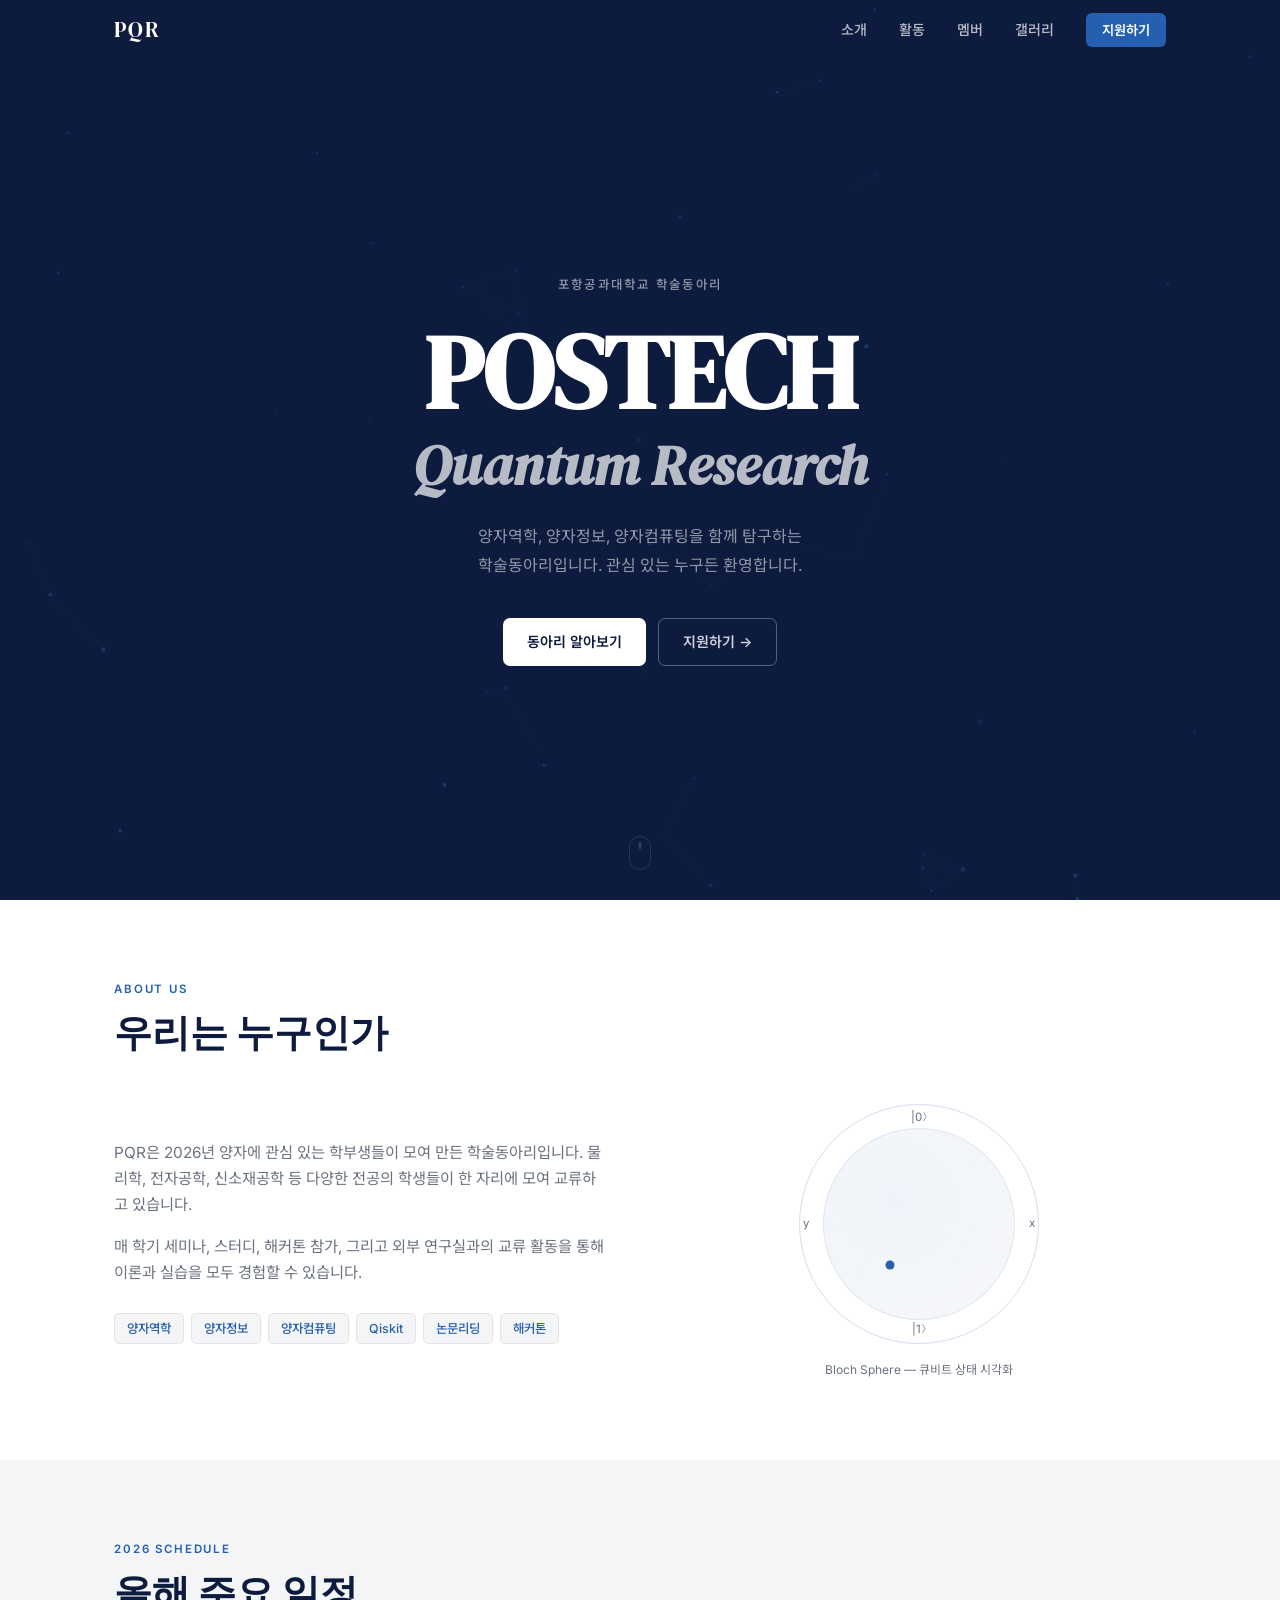
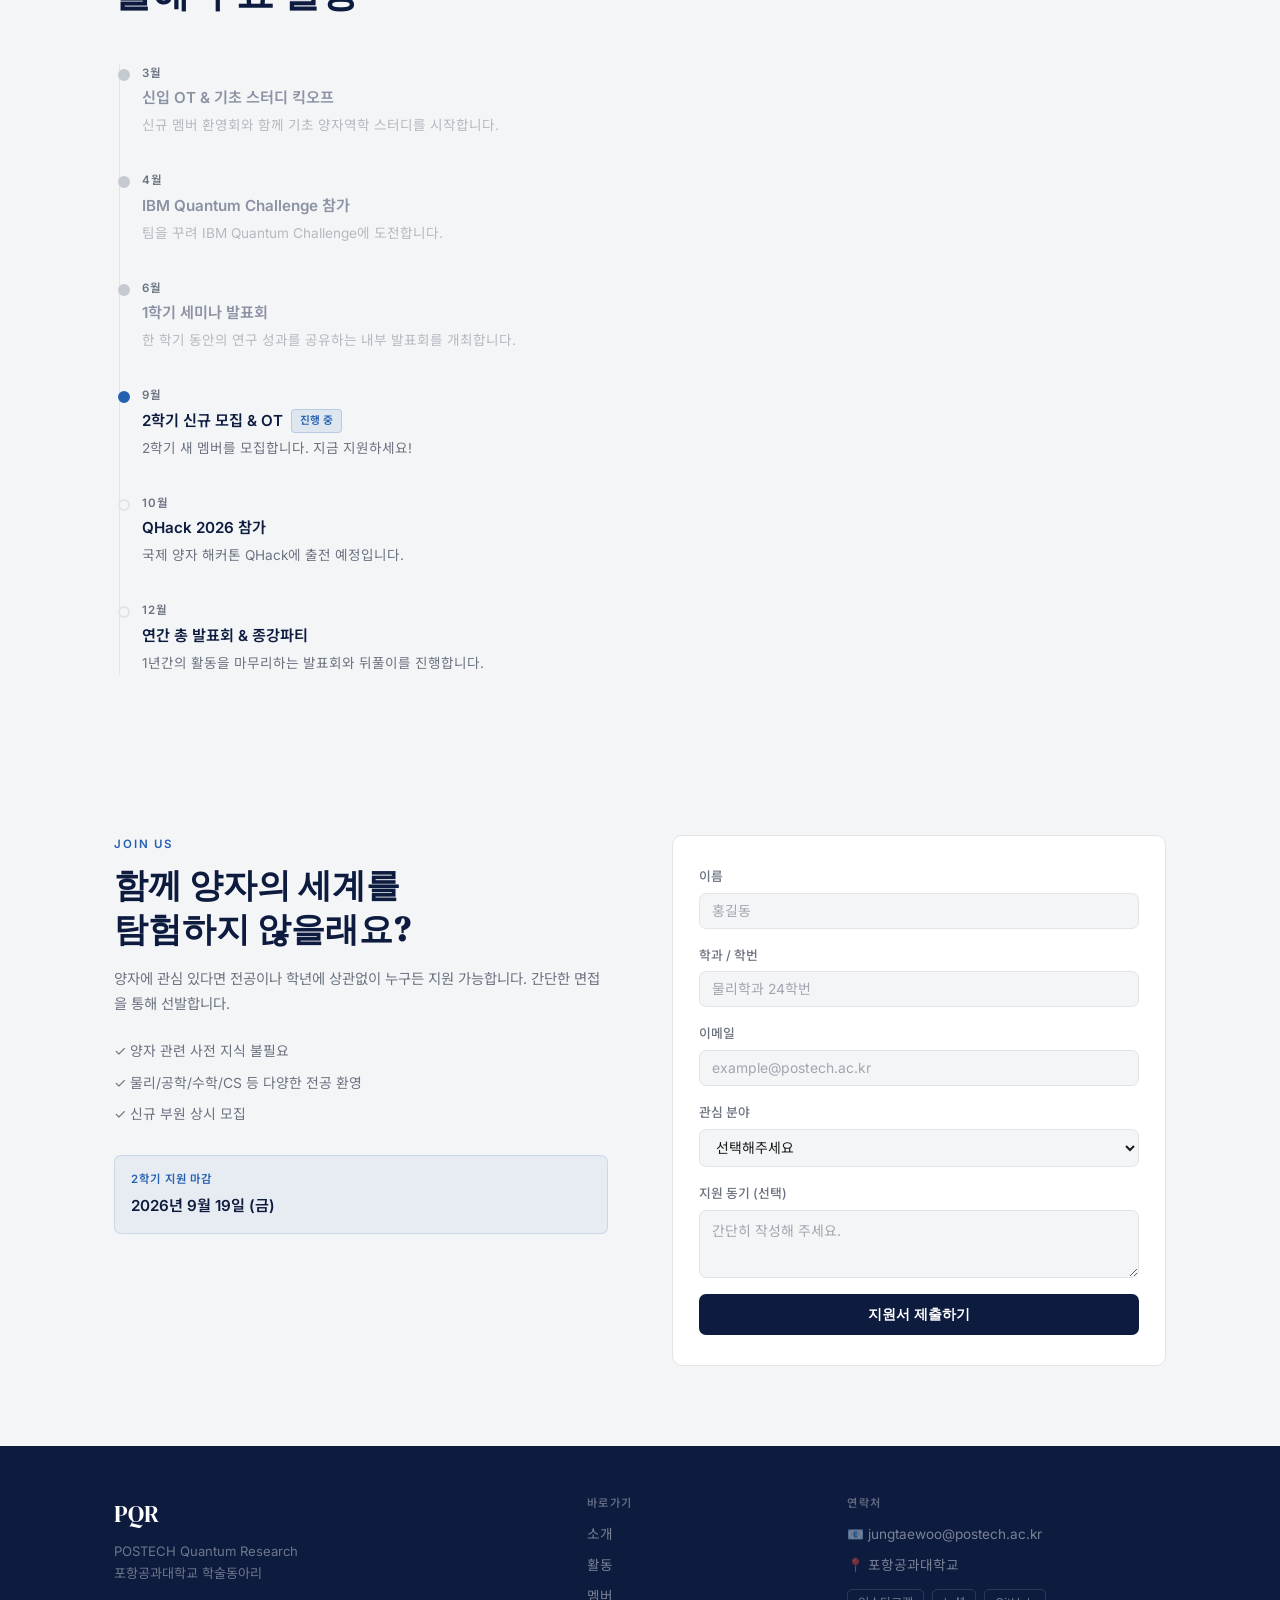
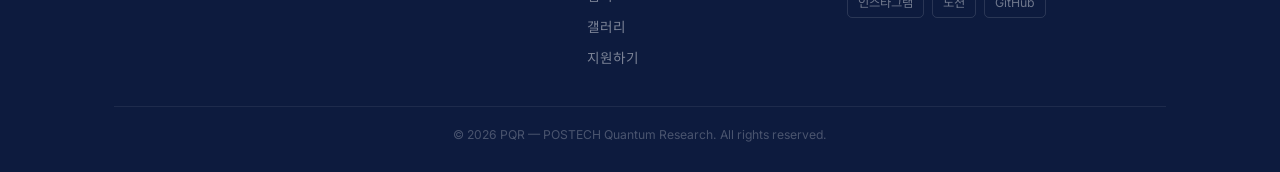
==== commit 0990ca7f: "디자인, 세부 내용 수정" ====
--- a/index.html
+++ b/index.html
@@ -60,29 +60,7 @@
     </div>
   </section>
 
-  <!-- STATS -->
-  <section id="stats">
-    <div class="container">
-      <div class="stats-grid">
-        <div class="stat-item">
-          <span class="stat-num" data-target="32">0</span>
-          <span class="stat-label">활동 회원</span>
-        </div>
-        <div class="stat-item">
-          <span class="stat-num" data-target="2026">0</span>
-          <span class="stat-label">창립 년도</span>
-        </div>
-        <div class="stat-item">
-          <span class="stat-num" data-target="12">0</span>
-          <span class="stat-label">수상 실적</span>
-        </div>
-        <div class="stat-item">
-          <span class="stat-num" data-target="4">0</span>
-          <span class="stat-label">활동 분과</span>
-        </div>
-      </div>
-    </div>
-  </section>
+
 
   <!-- ABOUT -->
   <section id="about">
@@ -94,7 +72,7 @@
       <div class="about-grid">
         <div class="about-text">
           <p>
-            PQR은 2026년 양자역학에 관심 있는 학부생들이 모여 만든 학술동아리입니다.
+            PQR은 2026년 양자에 관심 있는 학부생들이 모여 만든 학술동아리입니다.
             물리학, 전자공학, 신소재공학 등 다양한 전공의 학생들이 한 자리에 모여
             교류하고 있습니다.
           </p>
@@ -271,7 +249,7 @@
         </div>
         <div class="footer-contact">
           <h5>연락처</h5>
-          <p>📧 hsj1224@postech.ac.kr</p>
+          <p>📧 jungtaewoo@postech.ac.kr</p>
           <p>📍 포항공과대학교</p>
           <div class="footer-socials">
             <a href="#" class="social-link">인스타그램</a>
--- a/style.css
+++ b/style.css
@@ -8,16 +8,17 @@
 :root {
   --navy: #0d1b3e;
   --navy-mid: #162448;
-  --navy-light: #1e3163;
-  --accent: #4a9eff;
-  --accent-dim: #2563b8;
+  --accent: #2560b0;
+  --accent-light: #4a9eff;
   --white: #ffffff;
-  --text-base: #e8edf5;
-  --text-muted: #8b9cbf;
-  --border: rgba(255,255,255,0.07);
+  --bg: #ffffff;
+  --bg-subtle: #f4f5f7;
+  --text: #1a1a1a;
+  --text-muted: #6b7280;
+  --border: #e2e4e8;
   --radius: 10px;
   --radius-sm: 7px;
-  --transition: 0.2s ease;
+  --transition: 0.18s ease;
   --font-sans: 'Inter', 'Noto Sans KR', sans-serif;
   --font-serif: 'DM Serif Display', serif;
 }
@@ -26,8 +27,8 @@
 
 body {
   font-family: var(--font-sans);
-  background: var(--navy);
-  color: var(--text-base);
+  background: var(--bg);
+  color: var(--text);
   line-height: 1.7;
   overflow-x: hidden;
 }
@@ -35,8 +36,8 @@
 ::selection { background: var(--accent); color: var(--white); }
 
 ::-webkit-scrollbar { width: 5px; }
-::-webkit-scrollbar-track { background: var(--navy); }
-::-webkit-scrollbar-thumb { background: var(--navy-light); border-radius: 3px; }
+::-webkit-scrollbar-track { background: var(--bg-subtle); }
+::-webkit-scrollbar-thumb { background: #c5c9d1; border-radius: 3px; }
 
 /* ===== CONTAINER ===== */
 .container {
@@ -53,16 +54,17 @@
   transition: background var(--transition), box-shadow var(--transition);
 }
 
+/* hero 위에선 투명, 스크롤하면 흰 배경 */
 #nav.scrolled {
-  background: rgba(13, 27, 62, 0.96);
-  backdrop-filter: blur(10px);
-  -webkit-backdrop-filter: blur(10px);
+  background: rgba(255, 255, 255, 0.97);
+  backdrop-filter: blur(8px);
+  -webkit-backdrop-filter: blur(8px);
   box-shadow: 0 1px 0 var(--border);
 }
 
-/* 서브 페이지 nav는 항상 배경 */
+/* 서브 페이지용 — 항상 흰 배경 */
 #nav.solid {
-  background: rgba(13, 27, 62, 0.98);
+  background: var(--white);
   box-shadow: 0 1px 0 var(--border);
 }
 
@@ -70,7 +72,7 @@
   max-width: 1100px;
   margin: 0 auto;
   padding: 0 24px;
-  height: 62px;
+  height: 60px;
   display: flex;
   align-items: center;
   justify-content: space-between;
@@ -78,12 +80,18 @@
 
 .nav-logo {
   font-family: var(--font-serif);
-  font-size: 1.45rem;
+  font-size: 1.4rem;
   color: var(--white);
   text-decoration: none;
   letter-spacing: 2px;
 }
 
+/* 스크롤 후 / solid 페이지에선 네이비 */
+#nav.scrolled .nav-logo,
+#nav.solid .nav-logo {
+  color: var(--navy);
+}
+
 .nav-links {
   list-style: none;
   display: flex;
@@ -92,30 +100,41 @@
 }
 
 .nav-links a {
-  color: var(--text-muted);
+  color: rgba(255,255,255,0.7);
   text-decoration: none;
   font-size: 0.88rem;
   font-weight: 500;
   transition: color var(--transition);
 }
 
-.nav-links a:hover,
-.nav-links a.active-page {
+.nav-links a:hover {
   color: var(--white);
+}
+
+#nav.scrolled .nav-links a,
+#nav.solid .nav-links a {
+  color: var(--text-muted);
+}
+
+#nav.scrolled .nav-links a:hover,
+#nav.solid .nav-links a:hover,
+#nav.scrolled .nav-links a.active-page,
+#nav.solid .nav-links a.active-page {
+  color: var(--navy);
 }
 
 .btn-join-nav {
   background: var(--accent);
   color: var(--white) !important;
-  padding: 6px 18px;
+  padding: 6px 16px;
   border-radius: 6px;
-  font-size: 0.84rem;
+  font-size: 0.83rem;
   font-weight: 600;
   transition: background var(--transition);
   display: inline-block;
 }
 
-.btn-join-nav:hover { background: #5aabff; }
+.btn-join-nav:hover { background: #1f4e96 !important; }
 
 .hamburger {
   display: none;
@@ -136,6 +155,11 @@
   transition: transform var(--transition), opacity var(--transition);
 }
 
+#nav.scrolled .hamburger span,
+#nav.solid .hamburger span {
+  background: var(--navy);
+}
+
 .hamburger.open span:nth-child(1) { transform: translateY(7px) rotate(45deg); }
 .hamburger.open span:nth-child(2) { opacity: 0; }
 .hamburger.open span:nth-child(3) { transform: translateY(-7px) rotate(-45deg); }
@@ -143,9 +167,9 @@
 .mobile-menu {
   display: none;
   flex-direction: column;
-  background: rgba(13, 27, 62, 0.98);
+  background: var(--white);
   border-top: 1px solid var(--border);
-  padding: 12px 24px 20px;
+  padding: 10px 24px 18px;
 }
 
 .mobile-menu.open { display: flex; }
@@ -153,7 +177,7 @@
 .mobile-link {
   color: var(--text-muted);
   text-decoration: none;
-  font-size: 0.95rem;
+  font-size: 0.93rem;
   font-weight: 500;
   padding: 11px 0;
   border-bottom: 1px solid var(--border);
@@ -161,13 +185,13 @@
 }
 
 .mobile-link:last-child { border-bottom: none; }
-.mobile-link:hover, .mobile-link.highlight { color: var(--white); }
+.mobile-link:hover, .mobile-link.highlight { color: var(--navy); }
 
 /* ===== BUTTONS ===== */
 .btn {
   display: inline-flex;
   align-items: center;
-  padding: 11px 26px;
+  padding: 11px 24px;
   border-radius: 7px;
   font-size: 0.88rem;
   font-weight: 600;
@@ -178,26 +202,27 @@
 }
 
 .btn-primary {
-  background: var(--accent);
-  color: var(--white);
-}
-
-.btn-primary:hover { background: #5aabff; }
+  background: var(--white);
+  color: var(--navy);
+}
+
+.btn-primary:hover { background: #e8ecf5; }
 
 .btn-ghost {
   background: transparent;
+  color: rgba(255,255,255,0.8);
+  border: 1.5px solid rgba(255,255,255,0.3);
+}
+
+.btn-ghost:hover {
+  border-color: rgba(255,255,255,0.6);
   color: var(--white);
-  border: 1.5px solid rgba(255,255,255,0.2);
-}
-
-.btn-ghost:hover {
-  border-color: rgba(255,255,255,0.45);
-  color: var(--white);
 }
 
 .btn-full { width: 100%; justify-content: center; }
 
 /* ===== HERO ===== */
+/* hero만 네이비 유지 */
 #hero {
   position: relative;
   min-height: 100vh;
@@ -205,6 +230,7 @@
   align-items: center;
   justify-content: center;
   overflow: hidden;
+  background: var(--navy);
 }
 
 .hero-bg {
@@ -217,7 +243,7 @@
   width: 100%;
   height: 100%;
   display: block;
-  opacity: 0.45;
+  opacity: 0.35;
 }
 
 .hero-content {
@@ -232,7 +258,7 @@
   font-size: 0.78rem;
   font-weight: 500;
   letter-spacing: 0.18em;
-  color: var(--accent);
+  color: rgba(255,255,255,0.55);
   text-transform: uppercase;
   margin-bottom: 22px;
   opacity: 0;
@@ -261,14 +287,14 @@
   font-family: var(--font-serif);
   font-style: italic;
   font-size: clamp(1.8rem, 4.5vw, 3.5rem);
-  color: var(--accent);
+  color: rgba(255,255,255,0.7);
   display: block;
   margin-top: 6px;
 }
 
 .hero-desc {
   font-size: 1rem;
-  color: var(--text-muted);
+  color: rgba(255,255,255,0.55);
   line-height: 1.8;
   margin-bottom: 38px;
   opacity: 0;
@@ -277,7 +303,7 @@
 
 .hero-cta {
   display: flex;
-  gap: 14px;
+  gap: 12px;
   justify-content: center;
   flex-wrap: wrap;
   opacity: 0;
@@ -286,18 +312,18 @@
 
 .hero-scroll-hint {
   position: absolute;
-  bottom: 32px;
+  bottom: 30px;
   left: 50%;
   transform: translateX(-50%);
   z-index: 1;
-  opacity: 0.4;
+  opacity: 0.3;
 }
 
 .hero-scroll-hint span {
   display: block;
   width: 22px;
   height: 34px;
-  border: 1.5px solid rgba(255,255,255,0.3);
+  border: 1.5px solid rgba(255,255,255,0.4);
   border-radius: 11px;
   position: relative;
 }
@@ -315,102 +341,63 @@
   animation: scrollDot 1.8s ease-in-out infinite;
 }
 
-/* ===== STATS ===== */
-#stats {
-  background: var(--navy-mid);
-  border-top: 1px solid var(--border);
+/* ===== SECTION COMMON ===== */
+section {
+  padding: 80px 0;
+}
+
+/* 서브페이지 상단 */
+.page-hero {
+  padding: 100px 0 56px;
   border-bottom: 1px solid var(--border);
-  padding: 52px 0;
-}
-
-.stats-grid {
-  display: grid;
-  grid-template-columns: repeat(4, 1fr);
-  gap: 0;
-}
-
-.stat-item {
-  display: flex;
-  flex-direction: column;
-  align-items: center;
-  gap: 5px;
-  padding: 16px;
-  border-right: 1px solid var(--border);
-}
-
-.stat-item:last-child { border-right: none; }
-
-.stat-num {
-  font-family: var(--font-serif);
-  font-size: 3rem;
-  color: var(--white);
-  line-height: 1;
-}
-
-.stat-label {
-  font-size: 0.78rem;
-  color: var(--text-muted);
-  font-weight: 500;
-}
-
-/* ===== SECTION COMMON ===== */
-section:not(#hero):not(#stats) {
-  padding: 88px 0;
-}
-
-.page-hero {
-  padding: 110px 0 64px;
-  border-bottom: 1px solid var(--border);
-  margin-bottom: 72px;
+  margin-bottom: 64px;
 }
 
 .page-hero-eyebrow {
-  font-size: 0.75rem;
-  font-weight: 600;
-  letter-spacing: 0.18em;
-  color: var(--accent);
-  text-transform: uppercase;
-  margin-bottom: 12px;
-}
-
-.page-hero-title {
-  font-family: var(--font-serif);
-  font-size: clamp(2.2rem, 5vw, 3.5rem);
-  color: var(--white);
-  line-height: 1.15;
-  margin-bottom: 14px;
-}
-
-.page-hero-desc {
-  color: var(--text-muted);
-  font-size: 0.95rem;
-  max-width: 480px;
-}
-
-.section-header {
-  margin-bottom: 52px;
-}
-
-.section-eyebrow {
   font-size: 0.73rem;
   font-weight: 600;
-  letter-spacing: 0.18em;
+  letter-spacing: 0.16em;
   color: var(--accent);
   text-transform: uppercase;
   margin-bottom: 10px;
 }
 
-.section-eyebrow.light { color: rgba(74,158,255,0.65); }
+.page-hero-title {
+  font-family: var(--font-serif);
+  font-size: clamp(2rem, 5vw, 3rem);
+  color: var(--navy);
+  line-height: 1.15;
+  margin-bottom: 12px;
+}
+
+.page-hero-desc {
+  color: var(--text-muted);
+  font-size: 0.93rem;
+  max-width: 460px;
+}
+
+.section-header {
+  margin-bottom: 48px;
+}
+
+.section-eyebrow {
+  font-size: 0.72rem;
+  font-weight: 600;
+  letter-spacing: 0.16em;
+  color: var(--accent);
+  text-transform: uppercase;
+  margin-bottom: 10px;
+}
 
 .section-title {
   font-family: var(--font-serif);
-  font-size: clamp(1.9rem, 4vw, 2.6rem);
-  color: var(--white);
+  font-size: clamp(1.8rem, 4vw, 2.4rem);
+  color: var(--navy);
   line-height: 1.2;
 }
 
 /* ===== ABOUT ===== */
-#about { background: var(--navy); }
+#about { background: var(--bg); }
 
 .about-grid {
   display: grid;
@@ -421,22 +408,22 @@
 
 .about-text p {
   color: var(--text-muted);
-  margin-bottom: 18px;
-  font-size: 0.97rem;
+  margin-bottom: 16px;
+  font-size: 0.96rem;
 }
 
 .about-tags {
   display: flex;
   flex-wrap: wrap;
   gap: 7px;
-  margin-top: 28px;
+  margin-top: 26px;
 }
 
 .tag {
-  background: rgba(74,158,255,0.08);
-  border: 1px solid rgba(74,158,255,0.18);
+  background: var(--bg-subtle);
+  border: 1px solid var(--border);
   color: var(--accent);
-  padding: 4px 13px;
+  padding: 4px 12px;
   border-radius: 5px;
   font-size: 0.78rem;
   font-weight: 500;
@@ -447,7 +434,7 @@
   display: flex;
   flex-direction: column;
   align-items: center;
-  gap: 18px;
+  gap: 16px;
 }
 
 .bloch-sphere {
@@ -460,7 +447,7 @@
   position: absolute;
   inset: 0;
   border-radius: 50%;
-  border: 1px solid rgba(74,158,255,0.22);
+  border: 1px solid rgba(37, 96, 176, 0.2);
 }
 
 .ring-x { transform: rotateY(90deg); }
@@ -470,8 +457,8 @@
   position: absolute;
   inset: 24px;
   border-radius: 50%;
-  background: radial-gradient(circle at 38% 38%, rgba(74,158,255,0.08), rgba(13,27,62,0.5));
-  border: 1px solid rgba(74,158,255,0.1);
+  background: radial-gradient(circle at 38% 38%, rgba(37,96,176,0.07), rgba(244,245,247,0.8));
+  border: 1px solid rgba(37,96,176,0.1);
 }
 
 .qubit-state {
@@ -508,174 +495,196 @@
 .sphere-label-y { left: 4px; }
 
 .bloch-caption {
-  font-size: 0.76rem;
+  font-size: 0.75rem;
   color: var(--text-muted);
   text-align: center;
+}
+
+/* ===== SCHEDULE / TIMELINE ===== */
+#schedule { background: var(--bg-subtle); }
+
+.timeline {
+  position: relative;
+  padding-left: 28px;
+  max-width: 680px;
+}
+
+.timeline::before {
+  content: '';
+  position: absolute;
+  left: 5px;
+  top: 0;
+  bottom: 0;
+  width: 1px;
+  background: var(--border);
+}
+
+.tl-item {
+  position: relative;
+  padding-bottom: 34px;
+}
+
+.tl-item:last-child { padding-bottom: 0; }
+
+.tl-dot {
+  position: absolute;
+  left: -24px;
+  top: 5px;
+  width: 12px;
+  height: 12px;
+  border-radius: 50%;
+  border: 2px solid var(--border);
+  background: var(--bg-subtle);
+}
+
+.tl-item.past .tl-dot {
+  background: #c5c9d1;
+  border-color: #c5c9d1;
+}
+
+.tl-item.upcoming .tl-dot {
+  background: var(--accent);
+  border-color: var(--accent);
+}
+
+.tl-date {
+  font-size: 0.72rem;
+  font-weight: 600;
+  color: var(--text-muted);
+  letter-spacing: 0.08em;
+  text-transform: uppercase;
+  margin-bottom: 2px;
+  display: block;
+}
+
+.tl-content h4 {
+  font-size: 0.95rem;
+  font-weight: 600;
+  color: var(--navy);
+  display: flex;
+  align-items: center;
+  gap: 8px;
+  flex-wrap: wrap;
+  margin-bottom: 3px;
+}
+
+.tl-content p {
+  font-size: 0.85rem;
+  color: var(--text-muted);
+}
+
+.tl-item.past .tl-content h4,
+.tl-item.past .tl-content p {
+  opacity: 0.45;
+}
+
+.tl-badge {
+  background: rgba(37,96,176,0.1);
+  color: var(--accent);
+  font-size: 0.67rem;
+  font-weight: 600;
+  padding: 2px 8px;
+  border-radius: 4px;
+  border: 1px solid rgba(37,96,176,0.2);
 }
 
 /* ===== ACTIVITIES (subpage) ===== */
 .activities-grid {
   display: grid;
   grid-template-columns: repeat(3, 1fr);
-  gap: 18px;
+  gap: 16px;
 }
 
 .activity-card {
-  background: var(--navy-mid);
+  background: var(--bg);
   border: 1px solid var(--border);
   border-radius: var(--radius);
-  padding: 28px 24px;
+  padding: 26px 22px;
   transition: border-color var(--transition);
 }
 
 .activity-card:hover {
-  border-color: rgba(74,158,255,0.22);
+  border-color: #b5c4de;
 }
 
 .activity-icon {
-  font-size: 1.4rem;
+  font-size: 1.3rem;
   color: var(--accent);
+  margin-bottom: 14px;
+  display: block;
+  opacity: 0.8;
+}
+
+.activity-card h3 {
+  font-size: 0.95rem;
+  font-weight: 600;
+  color: var(--navy);
+  margin-bottom: 8px;
+}
+
+.activity-card p {
+  font-size: 0.85rem;
+  color: var(--text-muted);
+  line-height: 1.7;
   margin-bottom: 16px;
-  display: block;
-  opacity: 0.85;
-}
-
-.activity-card h3 {
-  font-size: 0.97rem;
-  font-weight: 600;
-  color: var(--white);
-  margin-bottom: 9px;
-}
-
-.activity-card p {
-  font-size: 0.86rem;
-  color: var(--text-muted);
-  line-height: 1.7;
-  margin-bottom: 18px;
 }
 
 .activity-freq {
-  font-size: 0.73rem;
+  font-size: 0.72rem;
   color: var(--text-muted);
   font-weight: 500;
   border-top: 1px solid var(--border);
-  padding-top: 12px;
+  padding-top: 10px;
   display: block;
 }
 
-/* ===== SCHEDULE / TIMELINE ===== */
-#schedule { background: var(--navy); }
-
-.timeline {
-  position: relative;
-  padding-left: 30px;
-  max-width: 700px;
-}
-
-.timeline::before {
-  content: '';
-  position: absolute;
-  left: 6px;
-  top: 0;
-  bottom: 0;
-  width: 1px;
-  background: var(--border);
-}
-
-.tl-item {
-  position: relative;
-  padding-bottom: 38px;
-}
-
-.tl-item:last-child { padding-bottom: 0; }
-
-.tl-dot {
-  position: absolute;
-  left: -26px;
-  top: 5px;
-  width: 13px;
-  height: 13px;
-  border-radius: 50%;
-  border: 2px solid var(--navy-light);
-  background: var(--navy-mid);
-}
-
-.tl-item.past .tl-dot {
-  background: var(--accent-dim);
-  border-color: var(--accent-dim);
-}
-
-.tl-item.upcoming .tl-dot {
-  background: var(--accent);
-  border-color: var(--accent);
-}
-
-.tl-date {
-  font-size: 0.73rem;
-  font-weight: 600;
-  color: var(--text-muted);
-  letter-spacing: 0.08em;
-  text-transform: uppercase;
-  margin-bottom: 3px;
-  display: block;
-}
-
-.tl-content h4 {
-  font-size: 0.97rem;
-  font-weight: 600;
-  color: var(--white);
-  display: flex;
-  align-items: center;
-  gap: 8px;
-  flex-wrap: wrap;
-  margin-bottom: 4px;
-}
-
-.tl-content p {
-  font-size: 0.86rem;
-  color: var(--text-muted);
-}
-
-.tl-item.past .tl-content h4,
-.tl-item.past .tl-content p {
-  opacity: 0.5;
-}
-
-.tl-badge {
-  background: rgba(74,158,255,0.12);
-  color: var(--accent);
-  font-size: 0.68rem;
-  font-weight: 600;
-  padding: 2px 9px;
-  border-radius: 4px;
-  border: 1px solid rgba(74,158,255,0.25);
-}
-
 /* ===== MEMBERS (subpage) ===== */
+.member-count-bar {
+  display: flex;
+  align-items: baseline;
+  gap: 10px;
+  padding: 20px 0 36px;
+  border-bottom: 1px solid var(--border);
+  margin-bottom: 40px;
+}
+
+.member-count-num {
+  font-family: var(--font-serif);
+  font-size: 2.6rem;
+  color: var(--navy);
+  line-height: 1;
+}
+
+.member-count-label {
+  font-size: 0.9rem;
+  color: var(--text-muted);
+  font-weight: 500;
+}
+
 .members-grid {
   display: grid;
   grid-template-columns: repeat(4, 1fr);
-  gap: 18px;
+  gap: 16px;
 }
 
 .member-card {
-  background: var(--navy-mid);
+  background: var(--bg);
   border: 1px solid var(--border);
   border-radius: var(--radius);
-  padding: 26px 18px;
+  padding: 24px 16px;
   text-align: center;
   transition: border-color var(--transition);
 }
 
 .member-card:hover {
-  border-color: rgba(74,158,255,0.2);
+  border-color: #b5c4de;
 }
 
 .member-avatar {
-  width: 68px;
-  height: 68px;
+  width: 64px;
+  height: 64px;
   border-radius: 50%;
-  margin: 0 auto 18px;
+  margin: 0 auto 16px;
   overflow: hidden;
 }
 
@@ -693,30 +702,30 @@
 .av-6 { background: linear-gradient(145deg, #172d5c, #4588d6); }
 
 .member-info h4 {
-  font-size: 0.97rem;
-  font-weight: 600;
-  color: var(--white);
-  margin-bottom: 5px;
+  font-size: 0.95rem;
+  font-weight: 600;
+  color: var(--navy);
+  margin-bottom: 4px;
 }
 
 .member-role {
-  font-size: 0.72rem;
+  font-size: 0.71rem;
   font-weight: 600;
   color: var(--accent);
   display: inline-block;
-  margin-bottom: 7px;
+  margin-bottom: 6px;
 }
 
 .member-dept {
-  font-size: 0.78rem;
-  color: var(--text-muted);
-  margin-bottom: 7px;
+  font-size: 0.76rem;
+  color: var(--text-muted);
 }
 
 .member-bio {
-  font-size: 0.78rem;
+  font-size: 0.76rem;
   color: var(--text-muted);
   line-height: 1.55;
+  margin-top: 6px;
 }
 
 /* ===== GALLERY (subpage) ===== */
@@ -731,17 +740,10 @@
   overflow: hidden;
   border-radius: var(--radius-sm);
   position: relative;
+  cursor: pointer;
 }
 
 .gi-wide { grid-column: span 2; }
-
-.gallery-img {
-  width: 100%;
-  height: 100%;
-  object-fit: cover;
-  display: block;
-  transition: opacity var(--transition);
-}
 
 .gallery-placeholder {
   width: 100%;
@@ -751,34 +753,28 @@
   padding: 14px;
   position: relative;
   overflow: hidden;
-  background: var(--navy-mid);
+  background: var(--bg-subtle);
   border: 1px solid var(--border);
   border-radius: var(--radius-sm);
 }
 
-.gp-1 { background: #111e40; }
-.gp-2 { background: #0f1c3c; }
-.gp-3 { background: #131f42; }
-.gp-4 { background: #101d3f; }
-.gp-5 { background: #0e1b3d; }
-
 .gp-label {
-  font-size: 0.78rem;
+  font-size: 0.77rem;
   font-weight: 500;
-  color: rgba(255,255,255,0.4);
+  color: var(--text-muted);
   position: relative;
   z-index: 1;
 }
 
 .gallery-note {
-  font-size: 0.78rem;
-  color: var(--text-muted);
-  margin-top: 18px;
-  opacity: 0.6;
+  font-size: 0.77rem;
+  color: var(--text-muted);
+  margin-top: 16px;
+  opacity: 0.7;
 }
 
 /* ===== JOIN ===== */
-#join { background: var(--navy-mid); }
+#join { background: var(--bg-subtle); }
 
 .join-box {
   display: grid;
@@ -789,16 +785,16 @@
 
 .join-title {
   font-family: var(--font-serif);
-  font-size: clamp(1.7rem, 3vw, 2.2rem);
-  color: var(--white);
+  font-size: clamp(1.6rem, 3vw, 2.1rem);
+  color: var(--navy);
   line-height: 1.3;
-  margin-bottom: 16px;
+  margin-bottom: 14px;
 }
 
 .join-desc {
   color: var(--text-muted);
-  font-size: 0.92rem;
-  margin-bottom: 26px;
+  font-size: 0.9rem;
+  margin-bottom: 24px;
   line-height: 1.75;
 }
 
@@ -806,27 +802,27 @@
   list-style: none;
   display: flex;
   flex-direction: column;
-  gap: 9px;
-  margin-bottom: 32px;
+  gap: 8px;
+  margin-bottom: 28px;
 }
 
 .join-checklist li {
-  font-size: 0.88rem;
+  font-size: 0.87rem;
   color: var(--text-muted);
 }
 
 .join-deadline {
-  background: rgba(74,158,255,0.07);
-  border: 1px solid rgba(74,158,255,0.18);
+  background: rgba(37,96,176,0.06);
+  border: 1px solid rgba(37,96,176,0.15);
   border-radius: var(--radius-sm);
-  padding: 14px 18px;
+  padding: 14px 16px;
   display: flex;
   flex-direction: column;
   gap: 4px;
 }
 
 .deadline-label {
-  font-size: 0.72rem;
+  font-size: 0.71rem;
   font-weight: 600;
   color: var(--accent);
   text-transform: uppercase;
@@ -834,22 +830,22 @@
 }
 
 .deadline-date {
-  font-size: 0.97rem;
-  font-weight: 600;
-  color: var(--white);
+  font-size: 0.95rem;
+  font-weight: 600;
+  color: var(--navy);
 }
 
 .join-right {
-  background: var(--navy);
+  background: var(--white);
   border: 1px solid var(--border);
   border-radius: var(--radius);
-  padding: 32px 28px;
+  padding: 30px 26px;
 }
 
 .join-form {
   display: flex;
   flex-direction: column;
-  gap: 18px;
+  gap: 16px;
 }
 
 .form-group {
@@ -867,13 +863,13 @@
 .form-group input,
 .form-group select,
 .form-group textarea {
-  background: var(--navy-mid);
+  background: var(--bg-subtle);
   border: 1px solid var(--border);
   border-radius: var(--radius-sm);
-  color: var(--white);
+  color: var(--text);
   font-family: var(--font-sans);
-  font-size: 0.88rem;
-  padding: 9px 13px;
+  font-size: 0.87rem;
+  padding: 9px 12px;
   outline: none;
   transition: border-color var(--transition);
   width: 100%;
@@ -882,47 +878,56 @@
 .form-group input::placeholder,
 .form-group textarea::placeholder {
   color: var(--text-muted);
-  opacity: 0.5;
-}
-
-.form-group select option { background: var(--navy-mid); }
+  opacity: 0.6;
+}
+
+.form-group select option { background: var(--white); color: var(--text); }
 
 .form-group input:focus,
 .form-group select:focus,
 .form-group textarea:focus {
-  border-color: rgba(74,158,255,0.4);
+  border-color: #9ab0d4;
+  background: var(--white);
 }
 
 .form-group textarea { resize: vertical; }
+
+/* 제출 버튼은 어두운 색으로 */
+#join .btn-primary {
+  background: var(--navy);
+  color: var(--white);
+}
+
+#join .btn-primary:hover { background: var(--navy-mid); }
 
 .join-success {
   text-align: center;
-  padding: 36px 16px;
+  padding: 32px 14px;
 }
 
 .success-icon {
-  width: 48px;
-  height: 48px;
+  width: 46px;
+  height: 46px;
   border-radius: 50%;
-  background: rgba(74,158,255,0.1);
-  border: 1.5px solid rgba(74,158,255,0.4);
+  background: rgba(37,96,176,0.08);
+  border: 1.5px solid rgba(37,96,176,0.3);
   color: var(--accent);
-  font-size: 1.3rem;
+  font-size: 1.2rem;
   display: flex;
   align-items: center;
   justify-content: center;
-  margin: 0 auto 18px;
+  margin: 0 auto 16px;
 }
 
 .join-success h3 {
-  font-size: 1.05rem;
-  font-weight: 600;
-  color: var(--white);
-  margin-bottom: 10px;
+  font-size: 1rem;
+  font-weight: 600;
+  color: var(--navy);
+  margin-bottom: 9px;
 }
 
 .join-success p {
-  font-size: 0.86rem;
+  font-size: 0.85rem;
   color: var(--text-muted);
   line-height: 1.75;
 }
@@ -930,99 +935,97 @@
 /* ===== FOOTER ===== */
 #footer {
   background: var(--navy);
-  border-top: 1px solid var(--border);
-  padding: 52px 0 28px;
+  padding: 48px 0 26px;
 }
 
 .footer-inner {
   display: grid;
   grid-template-columns: 2fr 1fr 1.5fr;
   gap: 48px;
-  margin-bottom: 40px;
+  margin-bottom: 36px;
 }
 
 .footer-logo {
   font-family: var(--font-serif);
-  font-size: 1.6rem;
+  font-size: 1.5rem;
   color: var(--white);
   display: block;
   margin-bottom: 7px;
 }
 
 .footer-brand p {
-  font-size: 0.83rem;
-  color: var(--text-muted);
+  font-size: 0.82rem;
+  color: rgba(255,255,255,0.4);
   line-height: 1.65;
 }
 
 .footer-links, .footer-contact {
   display: flex;
   flex-direction: column;
-  gap: 9px;
+  gap: 8px;
 }
 
 .footer-links h5, .footer-contact h5 {
-  font-size: 0.72rem;
-  font-weight: 600;
-  color: var(--text-muted);
+  font-size: 0.7rem;
+  font-weight: 600;
+  color: rgba(255,255,255,0.35);
   letter-spacing: 0.13em;
   text-transform: uppercase;
-  margin-bottom: 3px;
+  margin-bottom: 2px;
 }
 
 .footer-links a {
-  color: var(--text-muted);
+  color: rgba(255,255,255,0.45);
   text-decoration: none;
-  font-size: 0.86rem;
+  font-size: 0.85rem;
   transition: color var(--transition);
 }
 
-.footer-links a:hover { color: var(--white); }
-
-.footer-contact p { font-size: 0.86rem; color: var(--text-muted); }
+.footer-links a:hover { color: rgba(255,255,255,0.8); }
+
+.footer-contact p { font-size: 0.85rem; color: rgba(255,255,255,0.45); }
 
 .footer-socials {
   display: flex;
-  gap: 10px;
-  margin-top: 6px;
+  gap: 8px;
+  margin-top: 4px;
 }
 
 .social-link {
-  font-size: 0.78rem;
-  color: var(--text-muted);
+  font-size: 0.77rem;
+  color: rgba(255,255,255,0.4);
   text-decoration: none;
-  border: 1px solid var(--border);
-  padding: 3px 11px;
+  border: 1px solid rgba(255,255,255,0.12);
+  padding: 3px 10px;
   border-radius: 5px;
   transition: color var(--transition), border-color var(--transition);
 }
 
 .social-link:hover {
-  color: var(--white);
-  border-color: rgba(255,255,255,0.15);
+  color: rgba(255,255,255,0.8);
+  border-color: rgba(255,255,255,0.3);
 }
 
 .footer-bottom {
-  border-top: 1px solid var(--border);
-  padding-top: 20px;
+  border-top: 1px solid rgba(255,255,255,0.07);
+  padding-top: 18px;
   text-align: center;
 }
 
 .footer-bottom p {
-  font-size: 0.78rem;
-  color: var(--text-muted);
-  opacity: 0.5;
+  font-size: 0.76rem;
+  color: rgba(255,255,255,0.25);
 }
 
 /* ===== ANIMATIONS ===== */
 @keyframes fadeUp {
-  from { opacity: 0; transform: translateY(18px); }
+  from { opacity: 0; transform: translateY(16px); }
   to   { opacity: 1; transform: translateY(0); }
 }
 
 @keyframes scrollDot {
-  0%, 100% { top: 5px; opacity: 0.7; }
-  50% { top: 14px; opacity: 0.15; }
+  0%, 100% { top: 5px; opacity: 0.6; }
+  50% { top: 14px; opacity: 0.1; }
 }
 
 /* ===== RESPONSIVE ===== */
@@ -1036,13 +1039,7 @@
   .activities-grid { grid-template-columns: 1fr 1fr; }
   .members-grid { grid-template-columns: repeat(2, 1fr); }
 
-  .stats-grid { grid-template-columns: repeat(2, 1fr); }
-  .stat-item:nth-child(2) { border-right: none; }
-  .stat-item:nth-child(1), .stat-item:nth-child(2) {
-    border-bottom: 1px solid var(--border);
-  }
-
-  .join-box { grid-template-columns: 1fr; gap: 40px; }
+  .join-box { grid-template-columns: 1fr; gap: 36px; }
   .footer-inner { grid-template-columns: 1fr 1fr; }
 }
 
@@ -1055,5 +1052,5 @@
   }
   .gi-wide { grid-column: span 1; }
   .footer-inner { grid-template-columns: 1fr; gap: 28px; }
-  .join-right { padding: 22px 18px; }
-}
+  .join-right { padding: 20px 16px; }
+}
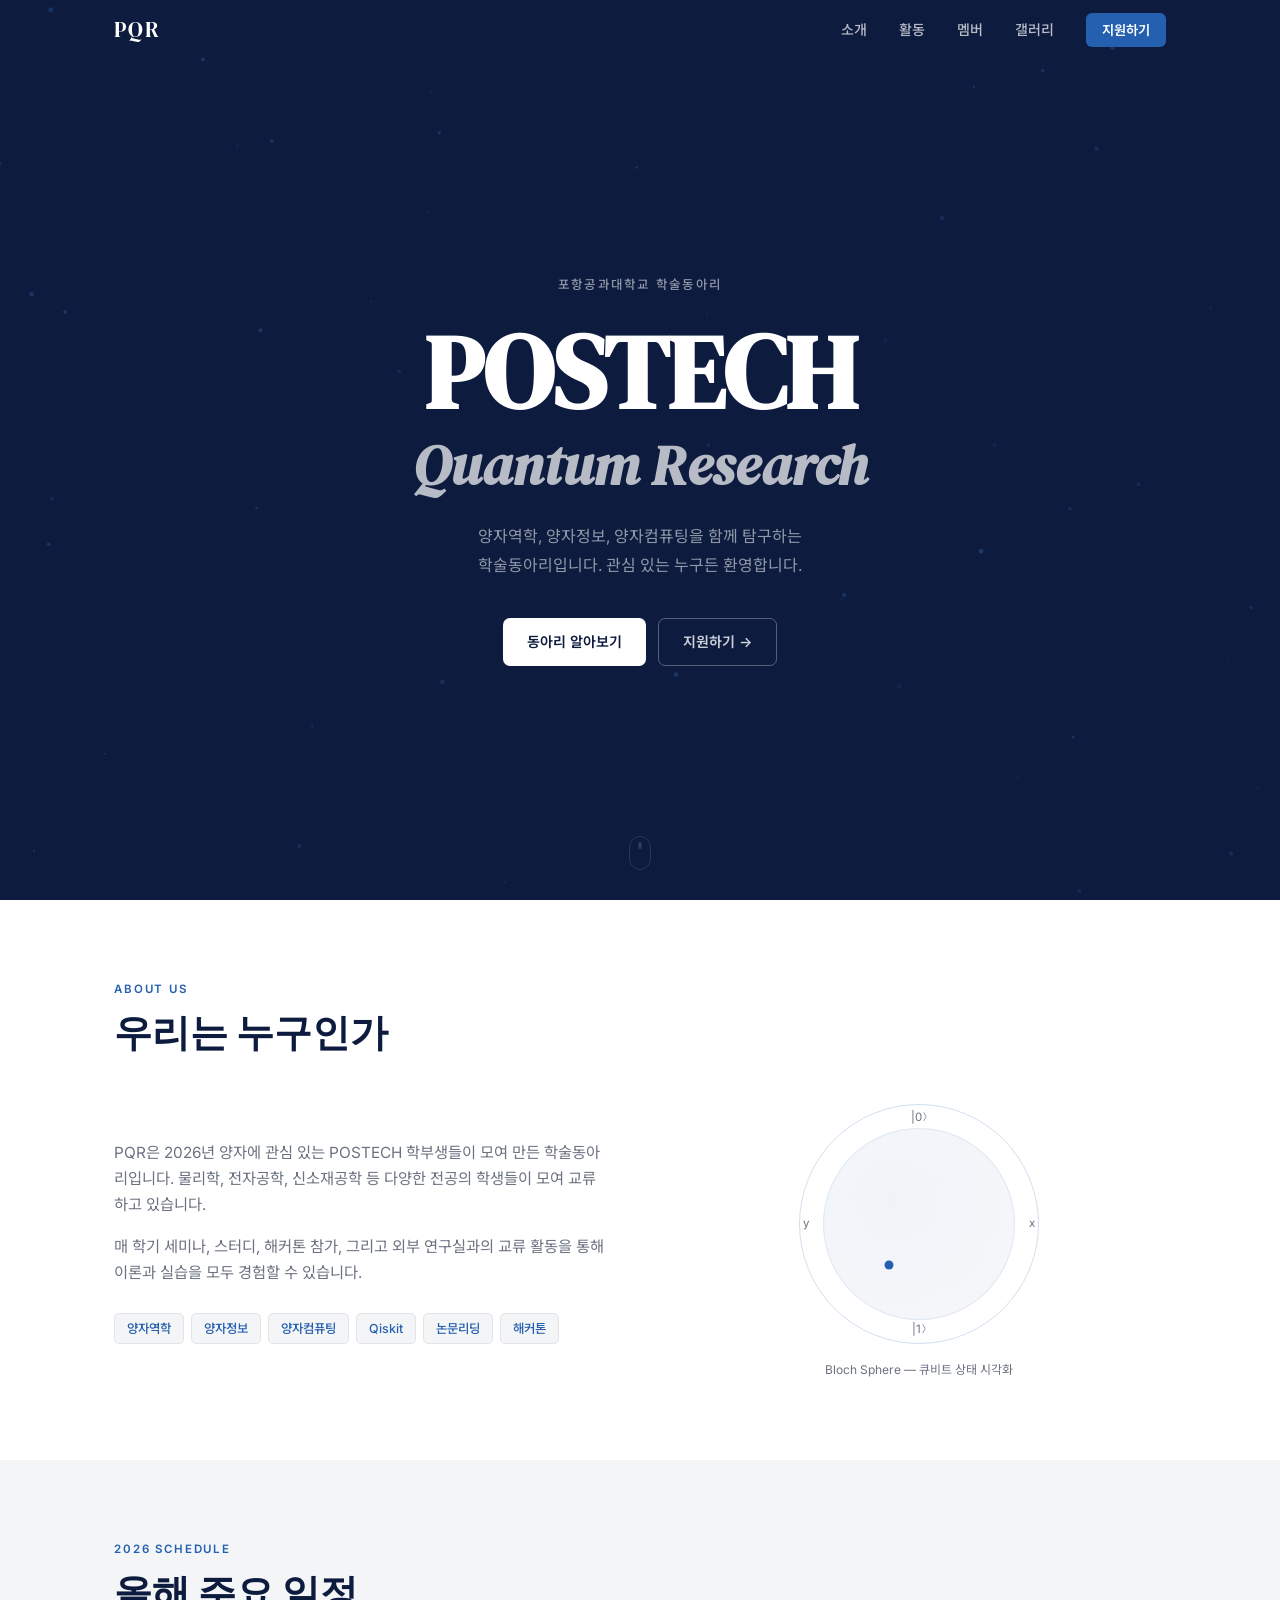
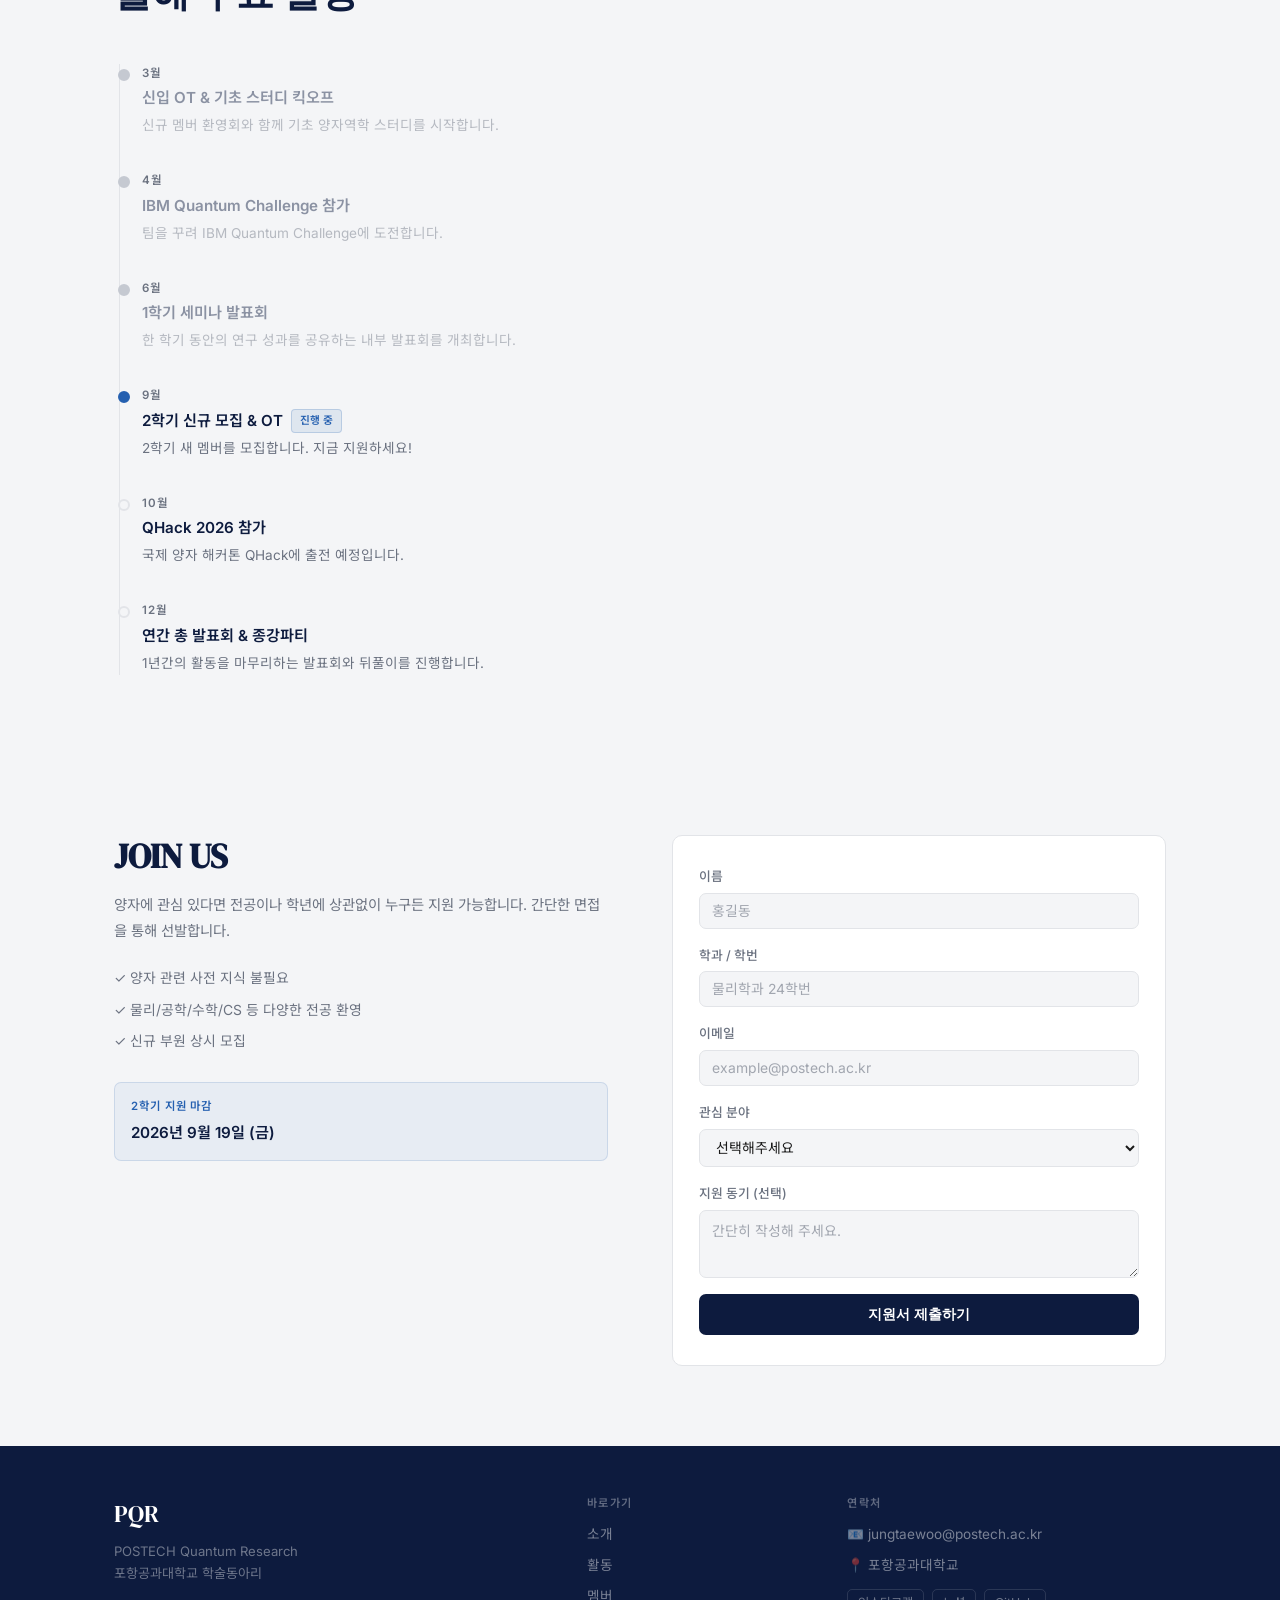
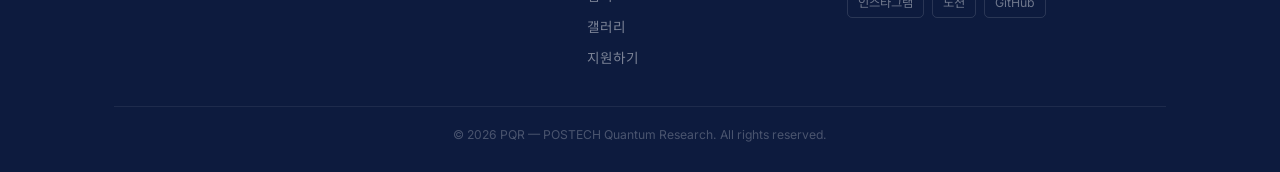
==== commit 105a2e24: "세부사항 수정" ====
--- a/index.html
+++ b/index.html
@@ -72,9 +72,8 @@
       <div class="about-grid">
         <div class="about-text">
           <p>
-            PQR은 2026년 양자에 관심 있는 학부생들이 모여 만든 학술동아리입니다.
-            물리학, 전자공학, 신소재공학 등 다양한 전공의 학생들이 한 자리에 모여
-            교류하고 있습니다.
+            PQR은 2026년 양자에 관심 있는 POSTECH 학부생들이 모여 만든 학술동아리입니다.
+            물리학, 전자공학, 신소재공학 등 다양한 전공의 학생들이 모여 교류하고 있습니다.
           </p>
           <p>
             매 학기 세미나, 스터디, 해커톤 참가, 그리고 외부 연구실과의 교류 활동을
@@ -174,8 +173,7 @@
     <div class="container">
       <div class="join-box">
         <div class="join-left">
-          <p class="section-eyebrow light">Join Us</p>
-          <h2 class="join-title">함께 양자의 세계를<br />탐험하지 않을래요?</h2>
+          <h2 class="join-title">JOIN US</h2>
           <p class="join-desc">
             양자에 관심 있다면 전공이나 학년에 상관없이 누구든 지원 가능합니다.
             간단한 면접을 통해 선발합니다.
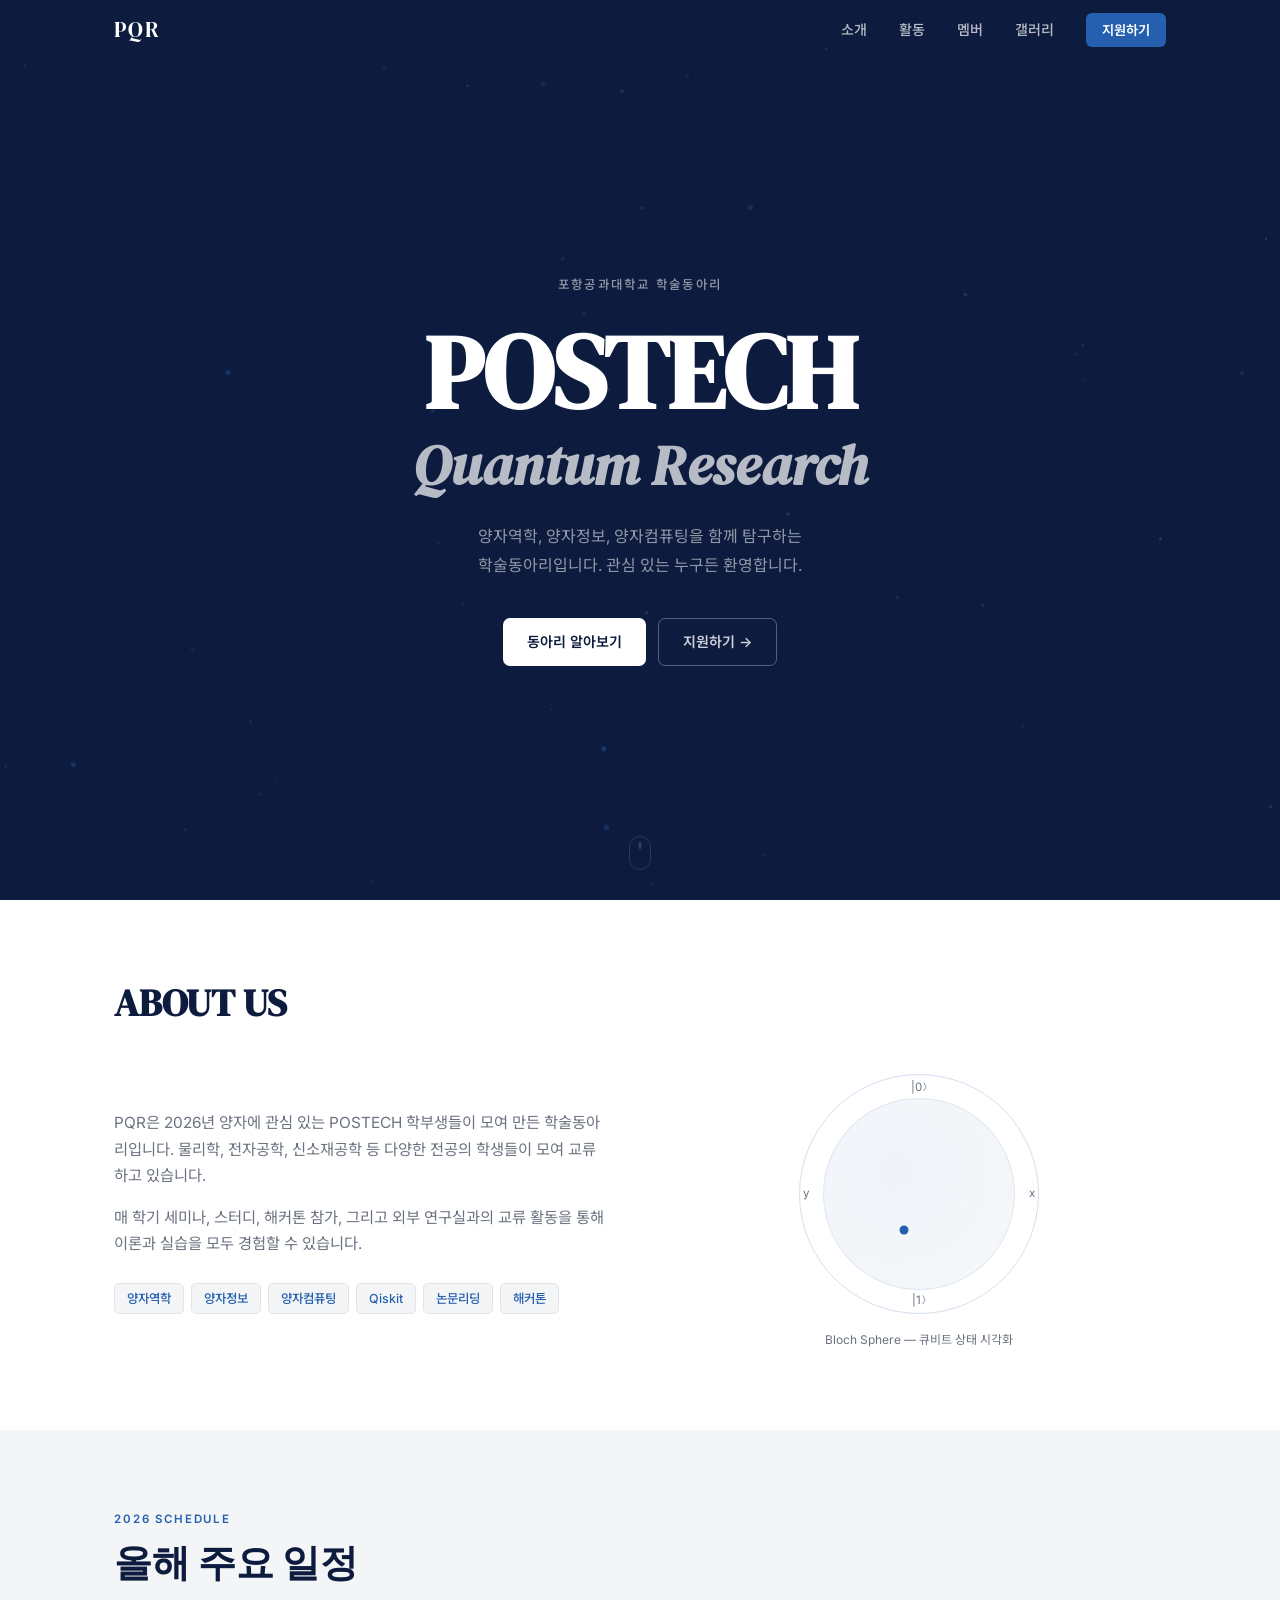
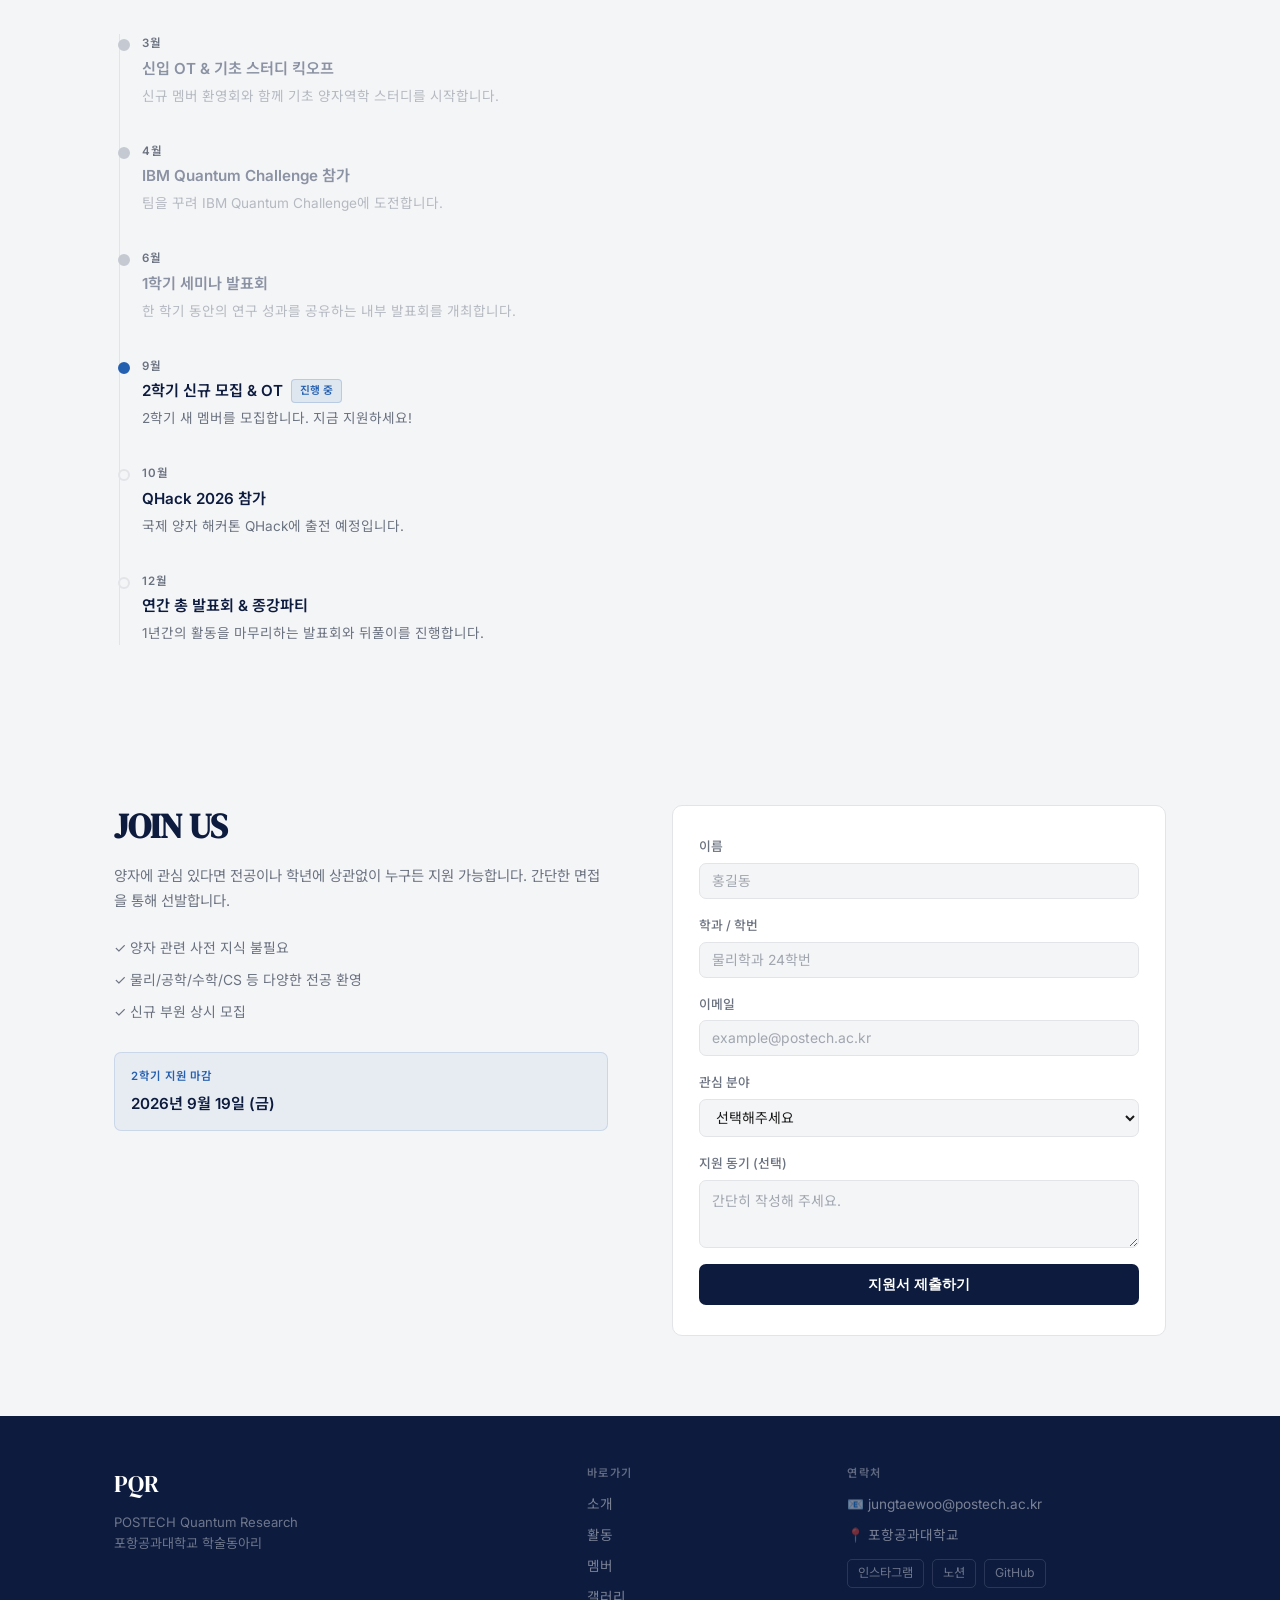
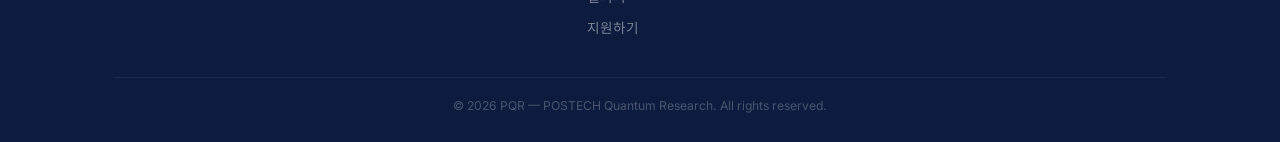
==== commit 827adcc4: "세부사항 수정" ====
--- a/index.html
+++ b/index.html
@@ -66,8 +66,7 @@
   <section id="about">
     <div class="container">
       <div class="section-header">
-        <p class="section-eyebrow">About Us</p>
-        <h2 class="section-title">우리는 누구인가</h2>
+        <h2 class="section-title">ABOUT US</h2>
       </div>
       <div class="about-grid">
         <div class="about-text">
